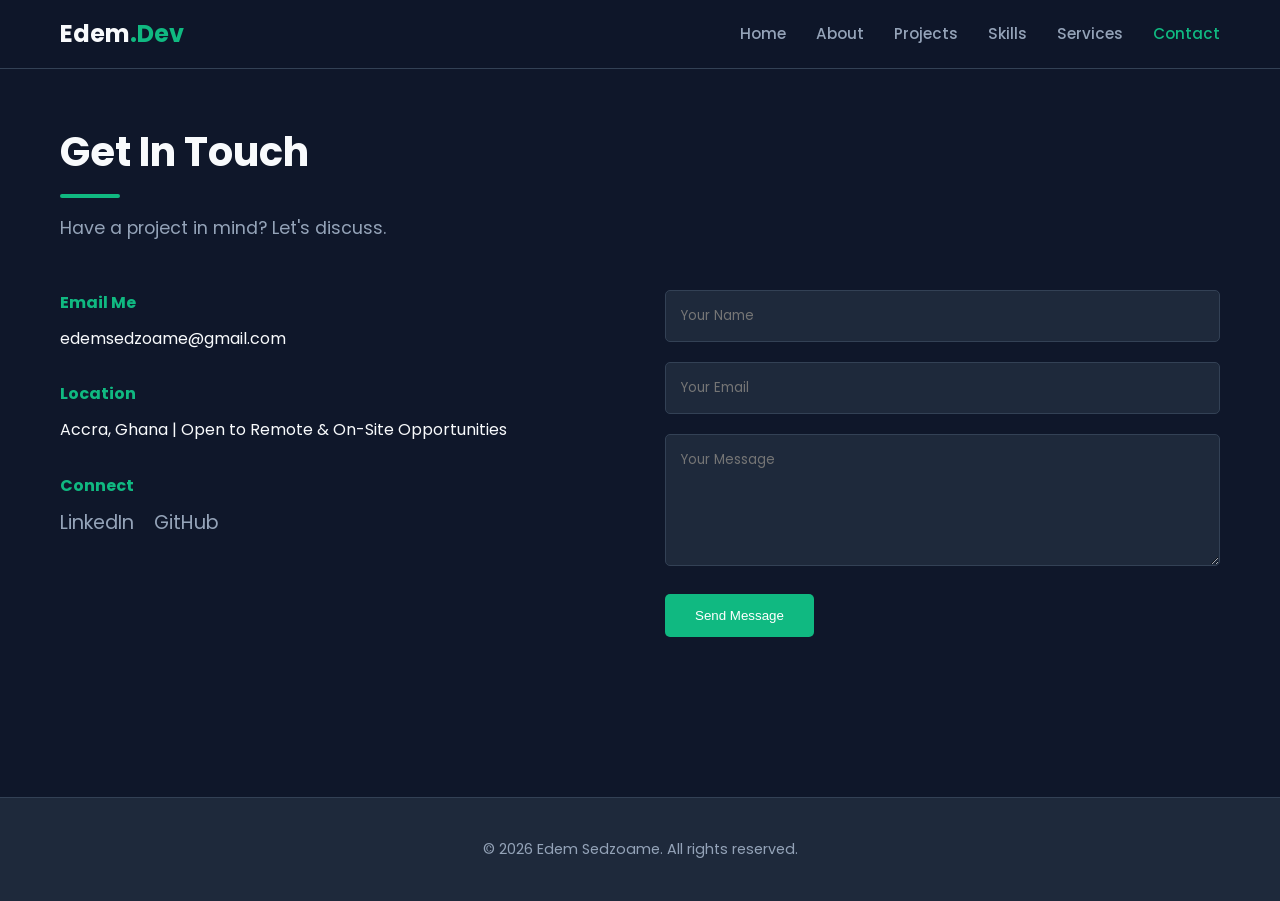
==== contact.html @ 73d4029c "portfolio" ====
<!DOCTYPE html>
<html lang="en">
<head>
    <meta charset="UTF-8">
    <meta name="viewport" content="width=device-width, initial-scale=1.0">
    <title>Contact | Edem Sedzoame</title>
    <link href="https://fonts.googleapis.com/css2?family=Poppins:wght@300;400;500;600;700&display=swap" rel="stylesheet">
    <link rel="stylesheet" href="css/style.css">
</head>
<body>

    <header>
        <div class="container">
            <nav>
                <a href="index.html" class="logo">Edem<span>.Dev</span></a>
                <div class="hamburger">☰</div>
                <ul class="nav-links">
                    <li><a href="index.html">Home</a></li>
                    <li><a href="about.html">About</a></li>
                    <li><a href="projects.html">Projects</a></li>
                    <li><a href="skills.html">Skills</a></li>
                    <li><a href="services.html">Services</a></li>
                    <li><a href="contact.html" class="active">Contact</a></li>
                </ul>
            </nav>
        </div>
    </header>

    <main>
        <section class="container" style="padding-top: 120px; padding-bottom: 80px;">
            <h2 class="section-title fade-in">Get In Touch</h2>
            <p class="section-subtitle fade-in">Have a project in mind? Let's discuss.</p>

            <div class="contact-wrapper">
                <div class="contact-info fade-in">
                    <div class="contact-info-item">
                        <h4>Email Me</h4>
                        <p>edemsedzoame@gmail.com</p>
                    </div>
                    <div class="contact-info-item">
                        <h4>Location</h4>
                        <p>Accra, Ghana | Open to Remote & On-Site Opportunities</p>
                    </div>
                    <div class="contact-info-item">
                        <h4>Connect</h4>
                        <div class="social-links" style="justify-content: flex-start; margin-top: 10px;">
                            <a href="https://www.linkedin.com/in/edem-sedzoame-01666736b/">LinkedIn</a>
                            <a href="https://github.com/Edem-Sed">GitHub</a>
                        </div>
                    </div>
                </div>

                <form class="contact-form fade-in" id="contactForm" action="https://formspree.io/f/xkovpeeo" method="post">
                    <div class="form-group">
                        <input type="text" id="name" class="form-control" placeholder="Your Name" required>
                    </div>
                    <div class="form-group">
                        <input type="email" id="email" class="form-control" placeholder="Your Email" required>
                    </div>
                    <div class="form-group">
                        <textarea id="message" rows="5" class="form-control" placeholder="Your Message" required></textarea>
                    </div>
                    <button type="submit" class="btn btn-primary">Send Message</button>
                </form>
            </div>
        </section>
    </main>

    <footer>
        <div class="container">
            <p class="footer-text">&copy; 2026 Edem Sedzoame. All rights reserved.</p>
        </div>
    </footer>

    <script src="js/script.js"></script>
</body>
</html>
---- css/style.css ----
/* =========================================
   1. VARIABLES & RESET
   ========================================= */
:root {
    /* Palette: Deep Navy, Charcoal, White, Emerald Accent */
    --bg-color: #0f172a;       /* Deep Navy */
    --card-bg: #1e293b;        /* Lighter Navy/Charcoal */
    --text-main: #f8fafc;      /* Off-white */
    --text-muted: #94a3b8;     /* Muted Blue-Grey */
    --accent: #10b981;         /* Emerald Green */
    --accent-hover: #059669;   /* Darker Emerald */
    --border: #334155;
    
    /* Typography */
    --font-main: 'Poppins', sans-serif;
    
    /* Spacing */
    --container-width: 1200px;
    --section-padding: 80px 0;
}

* {
    margin: 0;
    padding: 0;
    box-sizing: border-box;
}

html {
    scroll-behavior: smooth;
}

body {
    font-family: var(--font-main);
    background-color: var(--bg-color);
    color: var(--text-main);
    line-height: 1.6;
    overflow-x: hidden;
}

a { text-decoration: none; color: inherit; transition: 0.3s; }
ul { list-style: none; }
img { max-width: 100%; display: block; }

/* =========================================
   2. UTILITIES & LAYOUT
   ========================================= */
.container {
    max-width: var(--container-width);
    margin: 0 auto;
    padding: 0 20px;
}

.section-title {
    font-size: 2.5rem;
    margin-bottom: 1rem;
    position: relative;
    display: inline-block;
}

.section-title::after {
    content: '';
    display: block;
    width: 60px;
    height: 4px;
    background: var(--accent);
    margin-top: 10px;
    border-radius: 2px;
}

.section-subtitle {
    color: var(--text-muted);
    margin-bottom: 3rem;
    font-size: 1.1rem;
}

.btn {
    display: inline-block;
    padding: 12px 28px;
    border-radius: 5px;
    font-weight: 500;
    cursor: pointer;
    transition: all 0.3s ease;
    border: 2px solid transparent;
}

.btn-primary {
    background-color: var(--accent);
    color: #fff;
}

.btn-primary:hover {
    background-color: var(--accent-hover);
    transform: translateY(-2px);
    box-shadow: 0 10px 20px rgba(16, 185, 129, 0.2);
}

.btn-outline {
    border-color: var(--accent);
    color: var(--accent);
    background: transparent;
}

.btn-outline:hover {
    background: var(--accent);
    color: #fff;
}

/* Animation Classes */
.fade-in {
    opacity: 0;
    transform: translateY(30px);
    transition: opacity 0.8s ease-out, transform 0.8s ease-out;
}

.fade-in.visible {
    opacity: 1;
    transform: translateY(0);
}

/* =========================================
   3. NAVIGATION
   ========================================= */
header {
    position: fixed;
    top: 0;
    width: 100%;
    background: rgba(15, 23, 42, 0.95);
    backdrop-filter: blur(10px);
    z-index: 1000;
    border-bottom: 1px solid var(--border);
    padding: 15px 0;
}

nav {
    display: flex;
    justify-content: space-between;
    align-items: center;
}

.logo {
    font-size: 1.5rem;
    font-weight: 700;
    color: var(--text-main);
}

.logo span { color: var(--accent); }

.nav-links {
    display: flex;
    gap: 30px;
}

.nav-links a {
    font-size: 0.95rem;
    color: var(--text-muted);
    font-weight: 500;
}

.nav-links a:hover, .nav-links a.active {
    color: var(--accent);
}

.hamburger {
    display: none;
    cursor: pointer;
    font-size: 1.5rem;
}

/* =========================================
   4. HOME PAGE (HERO)
   ========================================= */
.hero {
    height: 100vh;
    display: flex;
    align-items: center;
    position: relative;
    overflow: hidden;
    padding-top: 60px; /* Offset for fixed header */
}

/* Subtle Background Shapes */
.hero::before {
    content: '';
    position: absolute;
    top: -10%;
    right: -10%;
    width: 500px;
    height: 500px;
    background: radial-gradient(circle, rgba(16,185,129,0.1) 0%, rgba(15,23,42,0) 70%);
    border-radius: 50%;
    z-index: -1;
}

.hero-content {
    display: grid;
    grid-template-columns: 1fr 1fr;
    gap: 50px;
    align-items: center;
}

.hero-text h1 {
    font-size: 3.5rem;
    line-height: 1.2;
    margin-bottom: 20px;
}

.hero-text h1 span { color: var(--accent); }

.hero-text p {
    color: var(--text-muted);
    font-size: 1.1rem;
    margin-bottom: 30px;
    max-width: 500px;
}

.hero-btns {
    display: flex;
    gap: 15px;
}

.hero-img-wrapper {
    position: relative;
    display: flex;
    justify-content: center;
}

.hero-img {
    width: 350px;
    height: 350px;
    object-fit: cover;
    border-radius: 50%;
    border: 4px solid var(--card-bg);
    box-shadow: 0 0 40px rgba(16, 185, 129, 0.15);
    background-color: var(--card-bg); /* Placeholder color */
}

/* Tech Stack Preview */
.tech-preview {
    display: flex;
    gap: 20px;
    margin-top: 40px;
}

.tech-pill {
    background: var(--card-bg);
    padding: 8px 16px;
    border-radius: 20px;
    font-size: 0.85rem;
    color: var(--accent);
    border: 1px solid var(--border);
}

/* =========================================
   5. ABOUT PAGE
   ========================================= */
.about-grid {
    display: grid;
    grid-template-columns: 1fr 1fr;
    gap: 60px;
    align-items: start;
}

.about-text p {
    margin-bottom: 20px;
    color: var(--text-muted);
}

.timeline {
    position: relative;
    border-left: 2px solid var(--border);
    padding-left: 30px;
    margin-top: 20px;
}

.timeline-item {
    margin-bottom: 30px;
    position: relative;
}

.timeline-item::before {
    content: '';
    position: absolute;
    left: -36px;
    top: 5px;
    width: 10px;
    height: 10px;
    background: var(--accent);
    border-radius: 50%;
    box-shadow: 0 0 10px var(--accent);
}

.timeline-date {
    font-size: 0.85rem;
    color: var(--accent);
    font-weight: 600;
    margin-bottom: 5px;
}

.timeline-content h3 { font-size: 1.2rem; margin-bottom: 5px; }
.timeline-content p { font-size: 0.9rem; color: var(--text-muted); }

/* =========================================
   6. PROJECTS PAGE
   ========================================= */
.projects-grid {
    display: grid;
    grid-template-columns: repeat(auto-fit, minmax(320px, 1fr));
    gap: 30px;
}

.project-card {
    background: var(--card-bg);
    border-radius: 10px;
    overflow: hidden;
    border: 1px solid var(--border);
    transition: transform 0.3s ease;
}

.project-card:hover {
    transform: translateY(-10px);
    border-color: var(--accent);
}

.project-img {
    width: 100%;
    height: 200px;
    background-color: #2d3748; /* Fallback */
    object-fit: cover;
}

.project-info {
    padding: 25px;
}

.project-info h3 {
    font-size: 1.3rem;
    margin-bottom: 10px;
}

.project-info p {
    color: var(--text-muted);
    font-size: 0.95rem;
    margin-bottom: 20px;
}

.tech-tags {
    display: flex;
    flex-wrap: wrap;
    gap: 10px;
    margin-bottom: 20px;
}

.tag {
    font-size: 0.75rem;
    background: rgba(16, 185, 129, 0.1);
    color: var(--accent);
    padding: 4px 10px;
    border-radius: 4px;
}

/* =========================================
   7. SKILLS PAGE
   ========================================= */
.skills-container {
    display: grid;
    grid-template-columns: repeat(auto-fit, minmax(300px, 1fr));
    gap: 40px;
}

.skill-category h3 {
    font-size: 1.5rem;
    margin-bottom: 25px;
    color: var(--text-main);
    border-left: 4px solid var(--accent);
    padding-left: 15px;
}

.skill-list {
    display: flex;
    flex-direction: column;
    gap: 20px;
}

.skill-item {
    background: var(--card-bg);
    padding: 15px;
    border-radius: 8px;
    border: 1px solid var(--border);
}

.skill-header {
    display: flex;
    justify-content: space-between;
    margin-bottom: 10px;
}

.skill-bar-bg {
    width: 100%;
    height: 6px;
    background: var(--bg-color);
    border-radius: 3px;
    overflow: hidden;
}

.skill-bar-fill {
    height: 100%;
    background: var(--accent);
    width: 0; /* JS will animate this */
    transition: width 1.5s ease-in-out;
}

/* =========================================
   8. SERVICES PAGE
   ========================================= */
.services-grid {
    display: grid;
    grid-template-columns: repeat(auto-fit, minmax(280px, 1fr));
    gap: 30px;
}

.service-card {
    background: var(--card-bg);
    padding: 40px 30px;
    border-radius: 10px;
    text-align: center;
    border: 1px solid var(--border);
    transition: 0.3s;
}

.service-card:hover {
    border-color: var(--accent);
    background: #233047;
}

.service-icon {
    font-size: 2.5rem;
    color: var(--accent);
    margin-bottom: 20px;
}

.service-card h3 {
    margin-bottom: 15px;
}

.service-card p {
    color: var(--text-muted);
    font-size: 0.9rem;
}

/* =========================================
   9. CONTACT PAGE
   ========================================= */
.contact-wrapper {
    display: grid;
    grid-template-columns: 1fr 1fr;
    gap: 50px;
}

.contact-info-item {
    margin-bottom: 30px;
}

.contact-info-item h4 {
    color: var(--accent);
    margin-bottom: 10px;
}

.form-group {
    margin-bottom: 20px;
}

.form-control {
    width: 100%;
    padding: 15px;
    background: var(--card-bg);
    border: 1px solid var(--border);
    border-radius: 5px;
    color: var(--text-main);
    font-family: var(--font-main);
}

.form-control:focus {
    outline: none;
    border-color: var(--accent);
}

/* =========================================
   10. FOOTER
   ========================================= */
footer {
    background: var(--card-bg);
    padding: 40px 0;
    margin-top: 80px;
    border-top: 1px solid var(--border);
    text-align: center;
}

.social-links {
    display: flex;
    justify-content: center;
    gap: 20px;
    margin-bottom: 20px;
}

.social-links a {
    font-size: 1.2rem;
    color: var(--text-muted);
}

.social-links a:hover { color: var(--accent); }

.footer-text { color: var(--text-muted); font-size: 0.9rem; }

/* =========================================
   11. RESPONSIVE
   ========================================= */
@media (max-width: 900px) {
    .hero-content, .about-grid, .contact-wrapper {
        grid-template-columns: 1fr;
        text-align: center;
    }

    .hero-content { gap: 30px; }
    .hero-text h1 { font-size: 2.5rem; }
    .hero-btns { justify-content: center; }
    .tech-preview { justify-content: center; }
    .hero-img { margin: 0 auto; width: 280px; height: 280px; }
    
    .hamburger { display: block; }
    
    .nav-links {
        position: absolute;
        top: 70px;
        left: 0;
        width: 100%;
        background: var(--card-bg);
        flex-direction: column;
        align-items: center;
        padding: 20px 0;
        gap: 20px;
        transform: translateY(-150%);
        transition: transform 0.4s ease;
        border-bottom: 1px solid var(--border);
    }
    
    .nav-links.active {
        transform: translateY(0);
    }
}
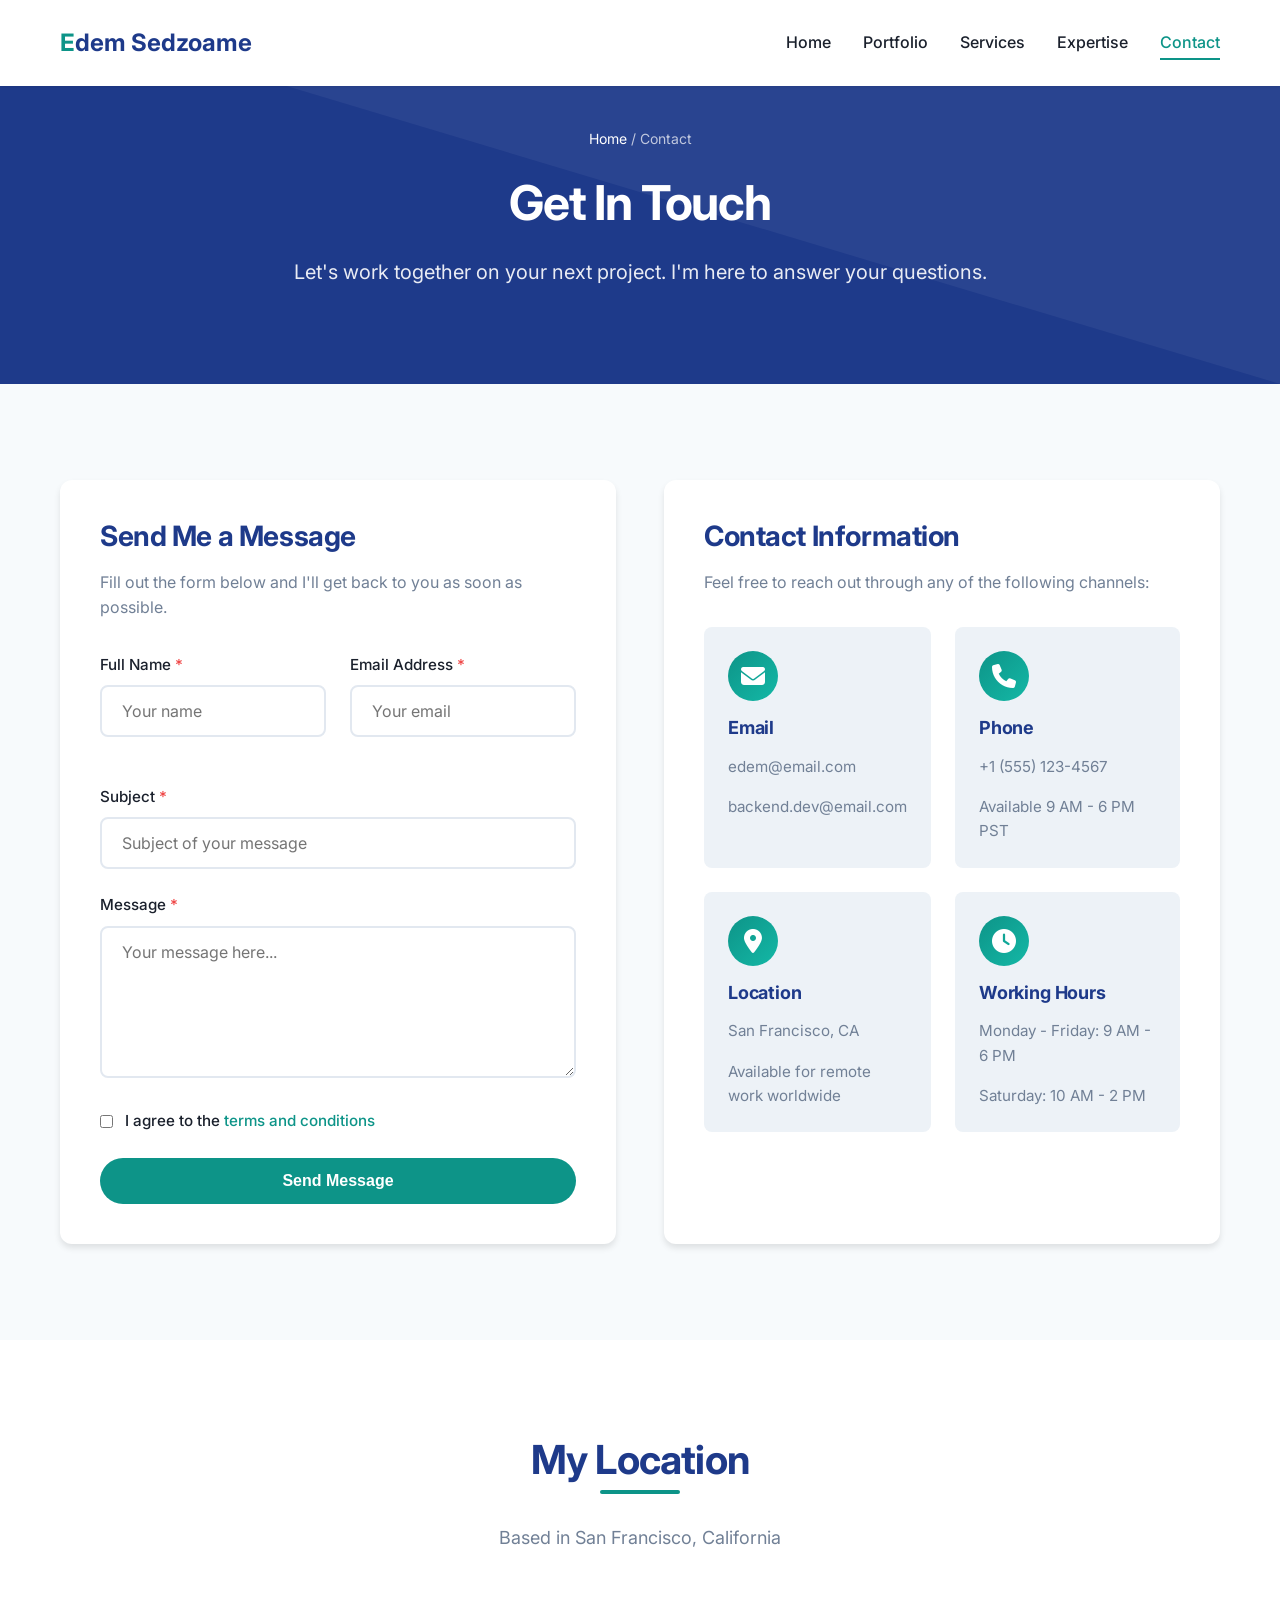
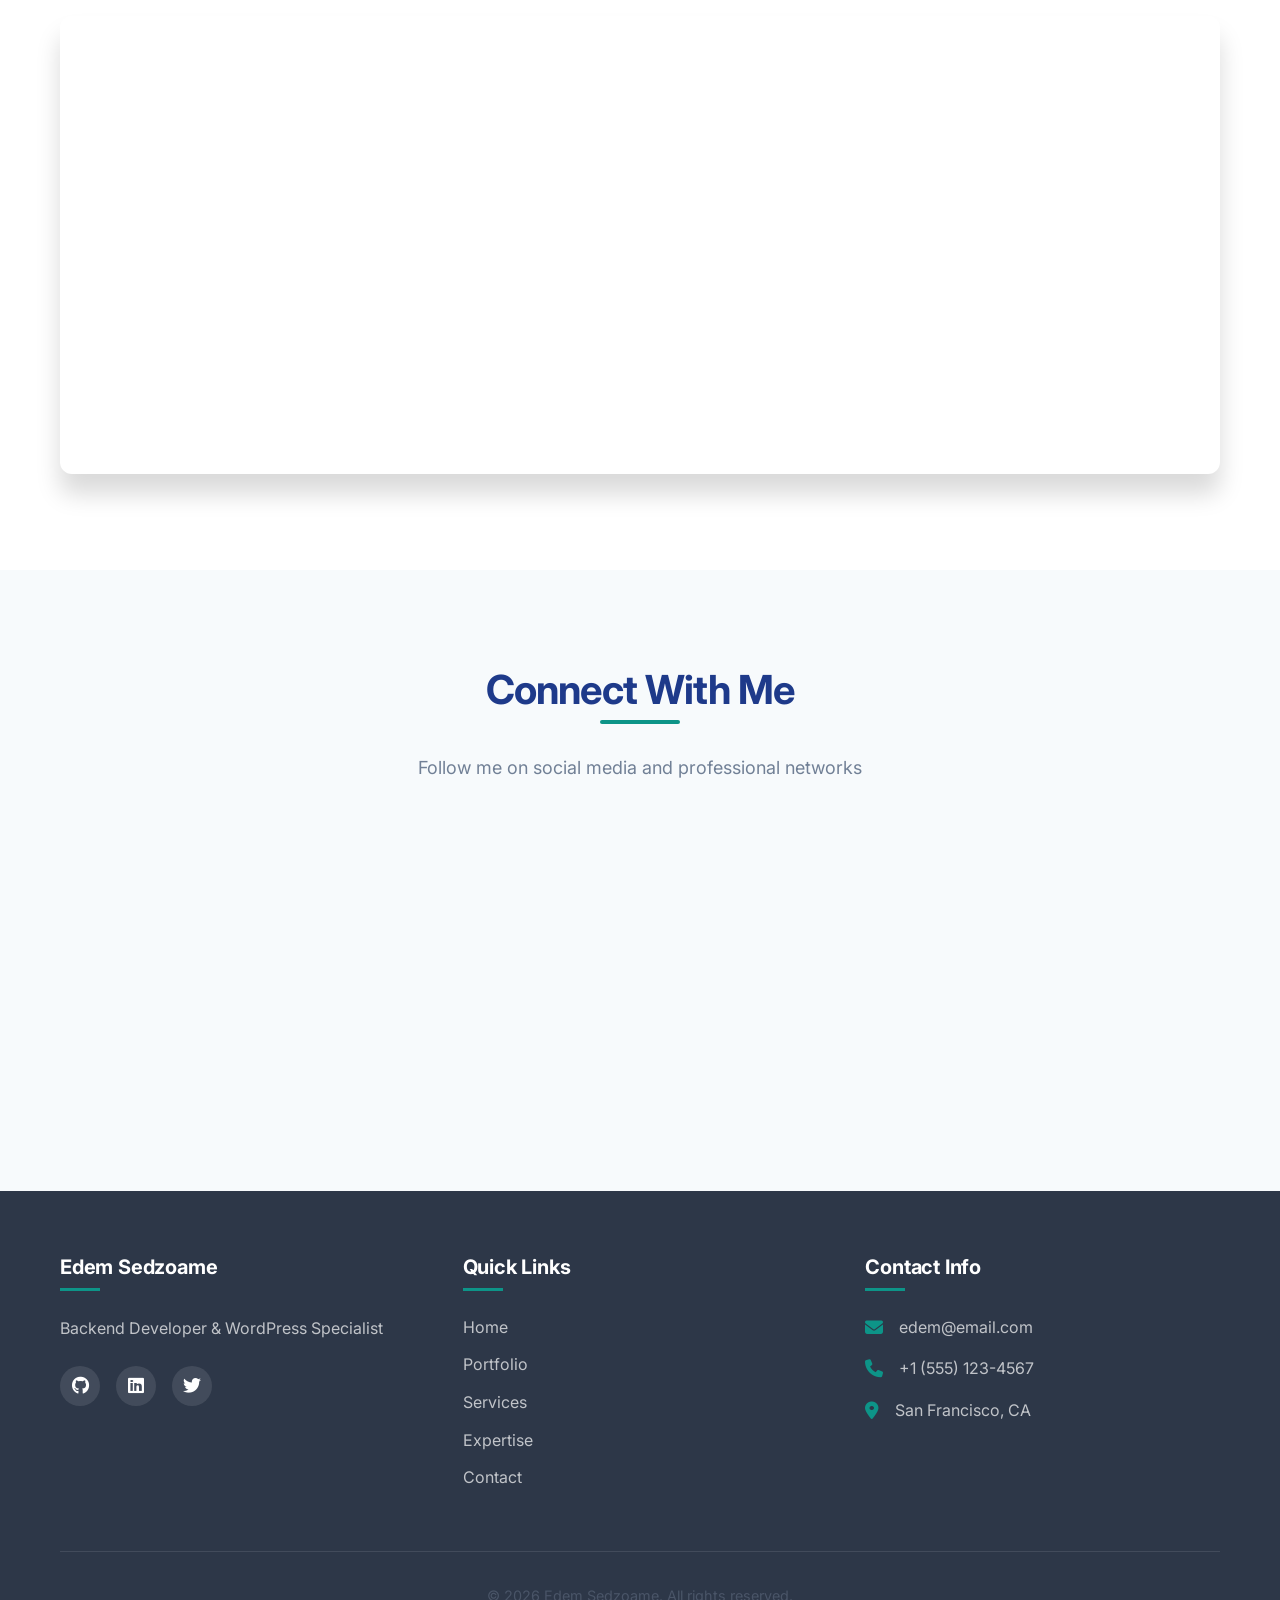
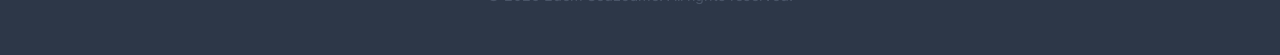
==== commit 9f9ba291: "cv updtaed" ====
--- a/contact.html
+++ b/contact.html
@@ -4,71 +4,232 @@
     <meta charset="UTF-8">
     <meta name="viewport" content="width=device-width, initial-scale=1.0">
     <title>Contact | Edem Sedzoame</title>
-    <link href="https://fonts.googleapis.com/css2?family=Poppins:wght@300;400;500;600;700&display=swap" rel="stylesheet">
-    <link rel="stylesheet" href="css/style.css">
+    <link rel="stylesheet" href="css/styles.css">
+    <link rel="stylesheet" href="https://cdnjs.cloudflare.com/ajax/libs/font-awesome/6.4.0/css/all.min.css">
+    <link href="https://fonts.googleapis.com/css2?family=Inter:wght@300;400;500;600;700&family=Roboto+Mono:wght@300;400;500&display=swap" rel="stylesheet">
 </head>
 <body>
-
-    <header>
-        <div class="container">
-            <nav>
-                <a href="index.html" class="logo">Edem<span>.Dev</span></a>
-                <div class="hamburger">☰</div>
-                <ul class="nav-links">
-                    <li><a href="index.html">Home</a></li>
-                    <li><a href="about.html">About</a></li>
-                    <li><a href="projects.html">Projects</a></li>
-                    <li><a href="skills.html">Skills</a></li>
-                    <li><a href="services.html">Services</a></li>
-                    <li><a href="contact.html" class="active">Contact</a></li>
-                </ul>
+    <!-- Navigation -->
+    <header class="header">
+        <div class="container">
+            <nav class="navbar">
+                <div class="logo">
+                    <span class="logo-accent">E</span>dem Sedzoame
+                </div>
+                <div class="nav-menu">
+                    <ul class="nav-list">
+                        <li><a href="index.html">Home</a></li>
+                        <li><a href="portfolio.html">Portfolio</a></li>
+                        <li><a href="services.html">Services</a></li>
+                        <li><a href="skills.html">Expertise</a></li>
+                        <li><a href="contact.html" class="active">Contact</a></li>
+                    </ul>
+                </div>
+                <div class="nav-toggle">
+                    <i class="fas fa-bars"></i>
+                </div>
             </nav>
         </div>
     </header>
 
-    <main>
-        <section class="container" style="padding-top: 120px; padding-bottom: 80px;">
-            <h2 class="section-title fade-in">Get In Touch</h2>
-            <p class="section-subtitle fade-in">Have a project in mind? Let's discuss.</p>
-
-            <div class="contact-wrapper">
-                <div class="contact-info fade-in">
-                    <div class="contact-info-item">
-                        <h4>Email Me</h4>
-                        <p>edemsedzoame@gmail.com</p>
-                    </div>
-                    <div class="contact-info-item">
-                        <h4>Location</h4>
-                        <p>Accra, Ghana | Open to Remote & On-Site Opportunities</p>
-                    </div>
-                    <div class="contact-info-item">
-                        <h4>Connect</h4>
-                        <div class="social-links" style="justify-content: flex-start; margin-top: 10px;">
-                            <a href="https://www.linkedin.com/in/edem-sedzoame-01666736b/">LinkedIn</a>
-                            <a href="https://github.com/Edem-Sed">GitHub</a>
-                        </div>
-                    </div>
-                </div>
-
-                <form class="contact-form fade-in" id="contactForm" action="https://formspree.io/f/xkovpeeo" method="post">
-                    <div class="form-group">
-                        <input type="text" id="name" class="form-control" placeholder="Your Name" required>
-                    </div>
-                    <div class="form-group">
-                        <input type="email" id="email" class="form-control" placeholder="Your Email" required>
-                    </div>
-                    <div class="form-group">
-                        <textarea id="message" rows="5" class="form-control" placeholder="Your Message" required></textarea>
-                    </div>
-                    <button type="submit" class="btn btn-primary">Send Message</button>
-                </form>
-            </div>
-        </section>
-    </main>
-
-    <footer>
-        <div class="container">
-            <p class="footer-text">&copy; 2026 Edem Sedzoame. All rights reserved.</p>
+    <!-- Contact Header -->
+    <section class="contact-hero">
+        <div class="container">
+            <div class="contact-header-content">
+                <div class="breadcrumb">
+                    <a href="index.html">Home</a> / <span>Contact</span>
+                </div>
+                <h1 class="contact-title">Get In Touch</h1>
+                <p class="contact-description">
+                    Let's work together on your next project. I'm here to answer your questions.
+                </p>
+            </div>
+        </div>
+    </section>
+
+    <!-- Contact Section -->
+    <section class="section contact-section">
+        <div class="container">
+            <div class="contact-container">
+                <!-- Contact Form -->
+                <div class="contact-form-wrapper">
+                    <h3 class="form-title">Send Me a Message</h3>
+                    <p class="form-description">Fill out the form below and I'll get back to you as soon as possible.</p>
+                    
+                    <form id="contactForm" class="contact-form">
+                        <div class="form-row">
+                            <div class="form-group">
+                                <label for="name">Full Name <span class="required">*</span></label>
+                                <input type="text" id="name" name="name" required placeholder="Your name">
+                            </div>
+                            <div class="form-group">
+                                <label for="email">Email Address <span class="required">*</span></label>
+                                <input type="email" id="email" name="email" required placeholder="Your email">
+                            </div>
+                        </div>
+                        
+                        <div class="form-group">
+                            <label for="subject">Subject <span class="required">*</span></label>
+                            <input type="text" id="subject" name="subject" required placeholder="Subject of your message">
+                        </div>
+                        
+                        <div class="form-group">
+                            <label for="message">Message <span class="required">*</span></label>
+                            <textarea id="message" name="message" rows="6" required placeholder="Your message here..."></textarea>
+                        </div>
+                        
+                        <div class="form-group checkbox-group">
+                            <input type="checkbox" id="terms" name="terms" required>
+                            <label for="terms">I agree to the <a href="#">terms and conditions</a></label>
+                        </div>
+                        
+                        <button type="submit" class="btn btn-primary btn-block">Send Message</button>
+                    </form>
+                </div>
+
+                <!-- Contact Info -->
+                <div class="contact-info-wrapper">
+                    <h3 class="info-title">Contact Information</h3>
+                    <p class="info-description">Feel free to reach out through any of the following channels:</p>
+                    
+                    <div class="info-cards">
+                        <div class="info-card">
+                            <div class="info-card-icon">
+                                <i class="fas fa-envelope"></i>
+                            </div>
+                            <h4 class="info-card-title">Email</h4>
+                            <p class="info-card-text">edem@email.com</p>
+                            <p class="info-card-text">backend.dev@email.com</p>
+                        </div>
+                        
+                        <div class="info-card">
+                            <div class="info-card-icon">
+                                <i class="fas fa-phone"></i>
+                            </div>
+                            <h4 class="info-card-title">Phone</h4>
+                            <p class="info-card-text">+1 (555) 123-4567</p>
+                            <p class="info-card-text">Available 9 AM - 6 PM PST</p>
+                        </div>
+                        
+                        <div class="info-card">
+                            <div class="info-card-icon">
+                                <i class="fas fa-map-marker-alt"></i>
+                            </div>
+                            <h4 class="info-card-title">Location</h4>
+                            <p class="info-card-text">San Francisco, CA</p>
+                            <p class="info-card-text">Available for remote work worldwide</p>
+                        </div>
+                        
+                        <div class="info-card">
+                            <div class="info-card-icon">
+                                <i class="fas fa-clock"></i>
+                            </div>
+                            <h4 class="info-card-title">Working Hours</h4>
+                            <p class="info-card-text">Monday - Friday: 9 AM - 6 PM</p>
+                            <p class="info-card-text">Saturday: 10 AM - 2 PM</p>
+                        </div>
+                    </div>
+                </div>
+            </div>
+        </div>
+    </section>
+
+    <!-- Map Section -->
+    <section class="section map-section">
+        <div class="container">
+            <div class="section-header">
+                <h2 class="section-title">My Location</h2>
+                <p class="section-subtitle">Based in San Francisco, California</p>
+            </div>
+            <div class="map-container">
+                <iframe src="https://www.google.com/maps/embed?pb=!1m18!1m12!1m3!1d3153.038328253876!2d-122.41562212382567!3d37.77492957159183!2m3!1f0!2f0!3f0!3m2!1i1024!2i768!4f13.1!3m3!1m2!1s0x8085809c6c8f4459%3A0xb10ed6d9b5050fa5!2sSan%20Francisco%2C%20CA!5e0!3m2!1sen!2sus!4v1234567890123!5m2!1sen!2sus" width="100%" height="450" style="border:0;" allowfullscreen="" loading="lazy"></iframe>
+            </div>
+        </div>
+    </section>
+
+    <!-- Social Links -->
+    <section class="section social-section">
+        <div class="container">
+            <div class="section-header">
+                <h2 class="section-title">Connect With Me</h2>
+                <p class="section-subtitle">Follow me on social media and professional networks</p>
+            </div>
+            <div class="social-links-large">
+                <a href="#" class="social-profile">
+                    <div class="social-icon">
+                        <i class="fab fa-github"></i>
+                    </div>
+                    <div class="social-info">
+                        <h4>GitHub</h4>
+                        <p>View my code repositories</p>
+                    </div>
+                </a>
+                <a href="#" class="social-profile">
+                    <div class="social-icon">
+                        <i class="fab fa-linkedin"></i>
+                    </div>
+                    <div class="social-info">
+                        <h4>LinkedIn</h4>
+                        <p>Professional network</p>
+                    </div>
+                </a>
+                <a href="#" class="social-profile">
+                    <div class="social-icon">
+                        <i class="fab fa-twitter"></i>
+                    </div>
+                    <div class="social-info">
+                        <h4>Twitter</h4>
+                        <p>Latest updates and insights</p>
+                    </div>
+                </a>
+                <a href="#" class="social-profile">
+                    <div class="social-icon">
+                        <i class="fab fa-stack-overflow"></i>
+                    </div>
+                    <div class="social-info">
+                        <h4>Stack Overflow</h4>
+                        <p>Technical Q&A participation</p>
+                    </div>
+                </a>
+            </div>
+        </div>
+    </section>
+
+    <!-- Footer -->
+    <footer class="footer">
+        <div class="container">
+            <div class="footer-grid">
+                <div class="footer-col">
+                    <h4 class="footer-title">Edem Sedzoame</h4>
+                    <p class="footer-text">Backend Developer & WordPress Specialist</p>
+                    <div class="social-links">
+                        <a href="#"><i class="fab fa-github"></i></a>
+                        <a href="#"><i class="fab fa-linkedin"></i></a>
+                        <a href="#"><i class="fab fa-twitter"></i></a>
+                    </div>
+                </div>
+                <div class="footer-col">
+                    <h4 class="footer-title">Quick Links</h4>
+                    <ul class="footer-links">
+                        <li><a href="index.html">Home</a></li>
+                        <li><a href="portfolio.html">Portfolio</a></li>
+                        <li><a href="services.html">Services</a></li>
+                        <li><a href="skills.html">Expertise</a></li>
+                        <li><a href="contact.html">Contact</a></li>
+                    </ul>
+                </div>
+                <div class="footer-col">
+                    <h4 class="footer-title">Contact Info</h4>
+                    <ul class="contact-info">
+                        <li><i class="fas fa-envelope"></i> edem@email.com</li>
+                        <li><i class="fas fa-phone"></i> +1 (555) 123-4567</li>
+                        <li><i class="fas fa-map-marker-alt"></i> San Francisco, CA</li>
+                    </ul>
+                </div>
+            </div>
+            <div class="footer-bottom">
+                <p>&copy; 2026 Edem Sedzoame. All rights reserved.</p>
+            </div>
         </div>
     </footer>
 
--- a/css/styles.css
+++ b/css/styles.css
@@ -0,0 +1,1607 @@
+/* ========================================
+   GLOBAL STYLES & VARIABLES
+   ======================================== */
+:root {
+    --primary-color: #1e3a8a;
+    --primary-dark: #1e3a8a;
+    --primary-light: #3b82f6;
+    --secondary-color: #2d3748;
+    --accent-color: #0d9488;
+    --accent-light: #14b8a6;
+    --background-color: #f7fafc;
+    --background-dark: #edf2f7;
+    --text-color: #1a202c;
+    --text-light: #4a5568;
+    --text-muted: #718096;
+    --border-color: #e2e8f0;
+    --success-color: #10b981;
+    --warning-color: #f59e0b;
+    --danger-color: #ef4444;
+    --white: #ffffff;
+    --shadow-sm: 0 1px 3px rgba(0, 0, 0, 0.1);
+    --shadow-md: 0 4px 6px rgba(0, 0, 0, 0.1);
+    --shadow-lg: 0 10px 15px rgba(0, 0, 0, 0.1);
+    --shadow-xl: 0 20px 25px rgba(0, 0, 0, 0.15);
+    --transition: all 0.3s cubic-bezier(0.4, 0, 0.2, 1);
+    --border-radius-sm: 4px;
+    --border-radius-md: 8px;
+    --border-radius-lg: 12px;
+    --border-radius-xl: 16px;
+    --border-radius-full: 9999px;
+}
+
+* {
+    margin: 0;
+    padding: 0;
+    box-sizing: border-box;
+}
+
+html {
+    scroll-behavior: smooth;
+}
+
+body {
+    font-family: 'Inter', -apple-system, BlinkMacSystemFont, 'Segoe UI', Roboto, Oxygen, Ubuntu, Cantarell, sans-serif;
+    line-height: 1.6;
+    color: var(--text-color);
+    background-color: var(--background-color);
+    overflow-x: hidden;
+}
+
+.container {
+    max-width: 1200px;
+    margin: 0 auto;
+    padding: 0 20px;
+}
+
+/* ========================================
+   TYPOGRAPHY
+   ======================================== */
+h1, h2, h3, h4, h5, h6 {
+    font-weight: 700;
+    line-height: 1.2;
+    margin-bottom: 1rem;
+}
+
+h1 {
+    font-size: 3.5rem;
+    letter-spacing: -0.025em;
+}
+
+h2 {
+    font-size: 2.5rem;
+    letter-spacing: -0.02em;
+}
+
+h3 {
+    font-size: 1.875rem;
+    letter-spacing: -0.015em;
+}
+
+h4 {
+    font-size: 1.5rem;
+    letter-spacing: -0.01em;
+}
+
+p {
+    margin-bottom: 1rem;
+    color: var(--text-light);
+}
+
+.text-accent {
+    color: var(--accent-color);
+}
+
+/* ========================================
+   HEADER & NAVIGATION
+   ======================================== */
+.header {
+    position: fixed;
+    top: 0;
+    left: 0;
+    right: 0;
+    z-index: 1000;
+    background-color: var(--white);
+    box-shadow: var(--shadow-sm);
+    backdrop-filter: blur(10px);
+}
+
+.navbar {
+    display: flex;
+    justify-content: space-between;
+    align-items: center;
+    padding: 1.5rem 0;
+}
+
+.logo {
+    font-size: 1.5rem;
+    font-weight: 700;
+    color: var(--primary-color);
+    text-decoration: none;
+}
+
+.logo-accent {
+    color: var(--accent-color);
+}
+
+.nav-menu {
+    display: block;
+}
+
+.nav-list {
+    display: flex;
+    list-style: none;
+    gap: 2rem;
+}
+
+.nav-list a {
+    text-decoration: none;
+    color: var(--text-color);
+    font-weight: 500;
+    font-size: 1rem;
+    transition: var(--transition);
+    position: relative;
+    padding: 0.5rem 0;
+}
+
+.nav-list a::after {
+    content: '';
+    position: absolute;
+    bottom: 0;
+    left: 0;
+    width: 0;
+    height: 2px;
+    background-color: var(--accent-color);
+    transition: var(--transition);
+}
+
+.nav-list a:hover::after,
+.nav-list a.active::after {
+    width: 100%;
+}
+
+.nav-list a:hover,
+.nav-list a.active {
+    color: var(--accent-color);
+}
+
+.nav-toggle {
+    display: none;
+    cursor: pointer;
+    font-size: 1.5rem;
+    color: var(--text-color);
+}
+
+/* ========================================
+   BUTTONS
+   ======================================== */
+.btn {
+    display: inline-flex;
+    align-items: center;
+    justify-content: center;
+    padding: 0.875rem 1.75rem;
+    border-radius: var(--border-radius-full);
+    font-weight: 600;
+    font-size: 1rem;
+    text-decoration: none;
+    transition: var(--transition);
+    cursor: pointer;
+    border: none;
+    gap: 0.5rem;
+}
+
+.btn-primary {
+    background-color: var(--accent-color);
+    color: var(--white);
+}
+
+.btn-primary:hover {
+    background-color: var(--accent-light);
+    transform: translateY(-2px);
+    box-shadow: var(--shadow-lg);
+}
+
+.btn-outline {
+    background-color: transparent;
+    color: var(--accent-color);
+    border: 2px solid var(--accent-color);
+}
+
+.btn-outline:hover {
+    background-color: var(--accent-color);
+    color: var(--white);
+    transform: translateY(-2px);
+}
+
+.btn-large {
+    padding: 1.25rem 2.5rem;
+    font-size: 1.125rem;
+}
+
+.btn-sm {
+    padding: 0.625rem 1.25rem;
+    font-size: 0.875rem;
+}
+
+.btn-block {
+    width: 100%;
+    justify-content: center;
+}
+
+/* ========================================
+   HERO SECTIONS
+   ======================================== */
+.hero,
+.services-hero,
+.skills-hero,
+.contact-hero,
+.portfolio-hero {
+    padding: 8rem 0 4rem;
+    position: relative;
+}
+
+.hero {
+    background: linear-gradient(135deg, #f0f9ff 0%, #e0f2fe 100%);
+}
+
+.services-hero,
+.skills-hero,
+.contact-hero {
+    background: linear-gradient(135deg, var(--primary-color), var(--primary-dark));
+    color: var(--white);
+}
+
+.services-hero::before,
+.skills-hero::before,
+.contact-hero::before {
+    content: '';
+    position: absolute;
+    top: 0;
+    left: 0;
+    right: 0;
+    bottom: 0;
+    background: url('data:image/svg+xml,<svg xmlns="http://www.w3.org/2000/svg" viewBox="0 0 100 100" preserveAspectRatio="none"><path d="M0,0 L100,0 L100,100 Z" fill="rgba(255,255,255,0.05)"/></svg>');
+    background-size: cover;
+}
+
+.hero .container,
+.services-hero .container,
+.skills-hero .container,
+.contact-hero .container {
+    max-width: 800px;
+    margin: 0 auto;
+    text-align: center;
+}
+
+.breadcrumb {
+    font-size: 0.875rem;
+    color: rgba(255, 255, 255, 0.7);
+    margin-bottom: 1.5rem;
+}
+
+.breadcrumb a {
+    color: var(--white);
+    text-decoration: none;
+    transition: var(--transition);
+}
+
+.breadcrumb a:hover {
+    color: var(--accent-light);
+}
+
+.hero-title,
+.services-title,
+.skills-title,
+.contact-title,
+.portfolio-title {
+    font-size: 3rem;
+    margin-bottom: 1.5rem;
+    color: var(--white);
+}
+
+.hero-description,
+.services-description,
+.skills-description,
+.contact-description,
+.portfolio-description {
+    font-size: 1.25rem;
+    color: rgba(255, 255, 255, 0.9);
+    margin-bottom: 2rem;
+}
+
+/* ========================================
+   SECTIONS
+   ======================================== */
+.section {
+    padding: 6rem 0;
+}
+
+.section-header {
+    text-align: center;
+    margin-bottom: 4rem;
+}
+
+.section-title {
+    font-size: 2.5rem;
+    color: var(--primary-color);
+    margin-bottom: 1rem;
+    position: relative;
+    display: inline-block;
+}
+
+.section-title::after {
+    content: '';
+    position: absolute;
+    bottom: -10px;
+    left: 50%;
+    transform: translateX(-50%);
+    width: 80px;
+    height: 4px;
+    background: var(--accent-color);
+    border-radius: 2px;
+}
+
+.section-subtitle {
+    font-size: 1.125rem;
+    color: var(--text-muted);
+    margin-top: 1.5rem;
+}
+
+/* ========================================
+   HERO SECTION (Home Page Specific)
+   ======================================== */
+.hero .container {
+    display: grid;
+    grid-template-columns: 1fr 1fr;
+    gap: 4rem;
+    align-items: center;
+    max-width: 1200px;
+    margin: 0 auto;
+    text-align: left;
+}
+
+.hero-badge {
+    display: inline-flex;
+    align-items: center;
+    gap: 0.5rem;
+    background-color: var(--white);
+    padding: 0.5rem 1rem;
+    border-radius: var(--border-radius-full);
+    font-size: 0.875rem;
+    font-weight: 500;
+    color: var(--text-light);
+    margin-bottom: 2rem;
+    box-shadow: var(--shadow-sm);
+}
+
+.badge-icon {
+    color: var(--accent-color);
+}
+
+.hero-title {
+    font-size: 3.5rem;
+    font-weight: 800;
+    line-height: 1.2;
+    margin-bottom: 2rem;
+    background: linear-gradient(135deg, var(--primary-color), var(--accent-color));
+    -webkit-background-clip: text;
+    -webkit-text-fill-color: transparent;
+    background-clip: text;
+    color: transparent;
+}
+
+.hero-description {
+    font-size: 1.25rem;
+    color: var(--text-light);
+    margin-bottom: 2.5rem;
+    max-width: 600px;
+}
+
+.hero-actions {
+    display: flex;
+    gap: 1rem;
+    margin-bottom: 3rem;
+}
+
+.hero-stats {
+    display: grid;
+    grid-template-columns: repeat(3, 1fr);
+    gap: 2rem;
+}
+
+.stat {
+    text-align: center;
+}
+
+.stat-number {
+    font-size: 2.5rem;
+    font-weight: 800;
+    color: var(--primary-color);
+    display: block;
+    margin-bottom: 0.5rem;
+}
+
+.stat-label {
+    font-size: 0.875rem;
+    color: var(--text-muted);
+    font-weight: 500;
+}
+
+.hero-visual {
+    position: relative;
+}
+
+.code-visualization {
+    position: relative;
+    transform: perspective(1000px) rotateY(-5deg);
+    box-shadow: var(--shadow-xl);
+    border-radius: var(--border-radius-lg);
+    overflow: hidden;
+}
+
+.code-window {
+    background-color: var(--secondary-color);
+    border-radius: var(--border-radius-lg);
+}
+
+.code-header {
+    display: flex;
+    gap: 0.75rem;
+    padding: 1rem;
+    background-color: rgba(0, 0, 0, 0.2);
+}
+
+.dot {
+    width: 12px;
+    height: 12px;
+    border-radius: 50%;
+}
+
+.dot.red { background-color: #ff5f56; }
+.dot.yellow { background-color: #ffbd2e; }
+.dot.green { background-color: #27c93f; }
+
+.code-body {
+    padding: 2rem;
+    overflow-x: auto;
+}
+
+code {
+    font-family: 'Roboto Mono', monospace;
+    font-size: 0.9rem;
+    line-height: 1.6;
+    color: #d1d5db;
+}
+
+/* ========================================
+   ABOUT SECTION
+   ======================================== */
+.about-section {
+    background-color: var(--white);
+}
+
+.about-grid {
+    display: grid;
+    grid-template-columns: 1fr 1fr;
+    gap: 4rem;
+    align-items: center;
+}
+
+.about-content {
+    padding-right: 2rem;
+}
+
+.about-title {
+    font-size: 2rem;
+    color: var(--primary-color);
+    margin-bottom: 1.5rem;
+}
+
+.about-text {
+    margin-bottom: 1.5rem;
+    font-size: 1.05rem;
+}
+
+.about-highlight {
+    display: flex;
+    align-items: center;
+    gap: 1rem;
+    margin-bottom: 1rem;
+    padding: 1rem;
+    background-color: var(--background-dark);
+    border-radius: var(--border-radius-md);
+    transition: var(--transition);
+}
+
+.about-highlight:hover {
+    background-color: var(--accent-color);
+    color: var(--white);
+}
+
+.about-highlight i {
+    color: var(--accent-color);
+    font-size: 1.25rem;
+}
+
+.about-image {
+    position: relative;
+    display: flex;
+    justify-content: center;
+}
+
+.about-image img {
+    width: 100%;
+    max-width: 420px;   /* controls how big it can grow */
+    height: 500px;      /* makes it uniform */
+    object-fit: cover;  /* prevents stretching */
+    border-radius: 20px;
+    box-shadow: 0 20px 40px rgba(0, 0, 0, 0.15);
+    transition: transform 0.3s ease, box-shadow 0.3s ease;
+}
+
+.about-image img:hover {
+    transform: translateY(-10px);
+    box-shadow: 0 25px 50px rgba(0, 0, 0, 0.25);
+}
+
+
+/* ========================================
+   EXPERTISE SECTION
+   ======================================== */
+.expertise-section {
+    background-color: var(--background-color);
+}
+
+.expertise-grid {
+    display: grid;
+    grid-template-columns: repeat(auto-fit, minmax(300px, 1fr));
+    gap: 2rem;
+}
+
+.expertise-card {
+    background-color: var(--white);
+    padding: 2.5rem;
+    border-radius: var(--border-radius-lg);
+    box-shadow: var(--shadow-md);
+    transition: var(--transition);
+    border: 2px solid transparent;
+}
+
+.expertise-card:hover {
+    transform: translateY(-8px);
+    box-shadow: var(--shadow-xl);
+    border-color: var(--accent-color);
+}
+
+.card-icon {
+    width: 60px;
+    height: 60px;
+    background: linear-gradient(135deg, var(--accent-color), var(--accent-light));
+    border-radius: var(--border-radius-full);
+    display: flex;
+    align-items: center;
+    justify-content: center;
+    margin-bottom: 1.5rem;
+    color: var(--white);
+    font-size: 1.75rem;
+}
+
+.card-title {
+    font-size: 1.5rem;
+    color: var(--primary-color);
+    margin-bottom: 1rem;
+}
+
+.card-description {
+    color: var(--text-muted);
+    margin-bottom: 1.5rem;
+    line-height: 1.7;
+}
+
+.card-footer {
+    display: flex;
+    justify-content: space-between;
+    align-items: center;
+}
+
+.badge {
+    background-color: var(--accent-color);
+    color: var(--white);
+    padding: 0.375rem 1rem;
+    border-radius: var(--border-radius-full);
+    font-size: 0.875rem;
+    font-weight: 600;
+}
+
+/* ========================================
+   SERVICES SECTION
+   ======================================== */
+.services-section {
+    background-color: var(--white);
+}
+
+.services-grid {
+    display: grid;
+    grid-template-columns: repeat(auto-fit, minmax(350px, 1fr));
+    gap: 2.5rem;
+}
+
+.service-card {
+    background-color: var(--white);
+    border-radius: var(--border-radius-lg);
+    padding: 2.5rem;
+    box-shadow: var(--shadow-md);
+    transition: var(--transition);
+    border: 2px solid transparent;
+}
+
+.service-card:hover {
+    transform: translateY(-8px);
+    box-shadow: var(--shadow-xl);
+    border-color: var(--accent-color);
+}
+
+.service-icon-wrapper {
+    width: 70px;
+    height: 70px;
+    background: linear-gradient(135deg, var(--accent-color), var(--accent-light));
+    border-radius: var(--border-radius-full);
+    display: flex;
+    align-items: center;
+    justify-content: center;
+    margin-bottom: 1.5rem;
+    color: var(--white);
+    font-size: 2rem;
+}
+
+.service-title {
+    font-size: 1.5rem;
+    color: var(--primary-color);
+    margin-bottom: 1rem;
+}
+
+.service-description {
+    color: var(--text-muted);
+    margin-bottom: 1.5rem;
+    line-height: 1.7;
+}
+
+.service-features {
+    list-style: none;
+    margin-bottom: 1.5rem;
+}
+
+.service-features li {
+    display: flex;
+    align-items: center;
+    gap: 0.75rem;
+    margin-bottom: 0.75rem;
+    color: var(--text-light);
+}
+
+.service-features li i {
+    color: var(--success-color);
+    font-size: 0.9rem;
+}
+
+.service-footer {
+    display: flex;
+    justify-content: space-between;
+    align-items: center;
+    padding-top: 1.5rem;
+    border-top: 2px solid var(--border-color);
+}
+
+.service-price {
+    font-weight: 700;
+    color: var(--accent-color);
+    font-size: 1.125rem;
+}
+
+/* ========================================
+   PROCESS SECTION
+   ======================================== */
+.process-section {
+    background-color: var(--background-color);
+}
+
+.process-steps {
+    display: grid;
+    grid-template-columns: repeat(auto-fit, minmax(250px, 1fr));
+    gap: 2rem;
+    margin-top: 3rem;
+}
+
+.process-step {
+    text-align: center;
+    padding: 2rem;
+    background-color: var(--white);
+    border-radius: var(--border-radius-lg);
+    box-shadow: var(--shadow-md);
+    transition: var(--transition);
+}
+
+.process-step:hover {
+    transform: translateY(-5px);
+    box-shadow: var(--shadow-lg);
+}
+
+.step-number {
+    width: 50px;
+    height: 50px;
+    background: linear-gradient(135deg, var(--accent-color), var(--accent-light));
+    border-radius: var(--border-radius-full);
+    display: flex;
+    align-items: center;
+    justify-content: center;
+    margin: 0 auto 1.5rem;
+    color: var(--white);
+    font-size: 1.5rem;
+    font-weight: 700;
+}
+
+.step-title {
+    font-size: 1.25rem;
+    color: var(--primary-color);
+    margin-bottom: 0.75rem;
+}
+
+.step-description {
+    color: var(--text-muted);
+    font-size: 0.95rem;
+}
+
+/* ========================================
+   SKILLS SECTION
+   ======================================== */
+.skills-section {
+    background-color: var(--white);
+}
+
+.skills-grid {
+    display: grid;
+    grid-template-columns: repeat(auto-fit, minmax(350px, 1fr));
+    gap: 2rem;
+}
+
+.skill-card {
+    background-color: var(--white);
+    border-radius: var(--border-radius-lg);
+    padding: 2rem;
+    box-shadow: var(--shadow-md);
+    transition: var(--transition);
+    border: 2px solid transparent;
+}
+
+.skill-card:hover {
+    transform: translateY(-5px);
+    box-shadow: var(--shadow-lg);
+    border-color: var(--border-color);
+}
+
+.skill-header {
+    display: flex;
+    align-items: center;
+    gap: 1.5rem;
+    margin-bottom: 1.25rem;
+}
+
+.skill-icon {
+    width: 60px;
+    height: 60px;
+    background: linear-gradient(135deg, var(--accent-color), var(--accent-light));
+    border-radius: var(--border-radius-md);
+    display: flex;
+    align-items: center;
+    justify-content: center;
+    color: var(--white);
+    font-size: 1.75rem;
+    flex-shrink: 0;
+}
+
+.skill-info {
+    flex: 1;
+}
+
+.skill-name {
+    font-size: 1.25rem;
+    color: var(--primary-color);
+    margin-bottom: 0.25rem;
+}
+
+.skill-level {
+    font-size: 0.875rem;
+    color: var(--accent-color);
+    font-weight: 600;
+}
+
+.skill-description {
+    color: var(--text-muted);
+    margin-bottom: 1.25rem;
+    line-height: 1.6;
+    font-size: 0.95rem;
+}
+
+.skill-progress-bar {
+    width: 100%;
+    height: 8px;
+    background-color: var(--background-dark);
+    border-radius: var(--border-radius-full);
+    overflow: hidden;
+    margin-bottom: 0.75rem;
+}
+
+.skill-progress {
+    height: 100%;
+    background: linear-gradient(90deg, var(--accent-color), var(--accent-light));
+    border-radius: var(--border-radius-full);
+    transition: width 1s ease;
+}
+
+.skill-percentage {
+    font-size: 0.875rem;
+    color: var(--text-muted);
+    font-weight: 600;
+}
+
+.additional-skills-section {
+    background-color: var(--background-color);
+}
+
+.additional-skills-grid {
+    display: grid;
+    grid-template-columns: repeat(auto-fit, minmax(300px, 1fr));
+    gap: 2rem;
+    margin-top: 3rem;
+}
+
+.skill-category {
+    background-color: var(--white);
+    padding: 2rem;
+    border-radius: var(--border-radius-lg);
+    box-shadow: var(--shadow-md);
+}
+
+.category-title {
+    font-size: 1.25rem;
+    color: var(--primary-color);
+    margin-bottom: 1.5rem;
+    display: flex;
+    align-items: center;
+    gap: 0.75rem;
+}
+
+.skill-tags {
+    display: flex;
+    flex-wrap: wrap;
+    gap: 0.75rem;
+}
+
+.skill-tags .tag {
+    background-color: var(--background-dark);
+    color: var(--text-muted);
+    padding: 0.5rem 1.25rem;
+    border-radius: var(--border-radius-full);
+    font-weight: 500;
+    font-size: 0.875rem;
+}
+
+/* ========================================
+   CONTACT SECTION
+   ======================================== */
+.contact-section {
+    background-color: var(--background-color);
+}
+
+.contact-container {
+    display: grid;
+    grid-template-columns: 1fr 1fr;
+    gap: 3rem;
+}
+
+.contact-form-wrapper,
+.contact-info-wrapper {
+    background-color: var(--white);
+    padding: 2.5rem;
+    border-radius: var(--border-radius-lg);
+    box-shadow: var(--shadow-md);
+}
+
+.form-title,
+.info-title {
+    font-size: 1.75rem;
+    color: var(--primary-color);
+    margin-bottom: 1rem;
+}
+
+.form-description,
+.info-description {
+    color: var(--text-muted);
+    margin-bottom: 2rem;
+}
+
+.form-row {
+    display: grid;
+    grid-template-columns: 1fr 1fr;
+    gap: 1.5rem;
+    margin-bottom: 1.5rem;
+}
+
+.form-group {
+    margin-bottom: 1.5rem;
+}
+
+.form-group label {
+    display: block;
+    margin-bottom: 0.5rem;
+    color: var(--text-color);
+    font-weight: 500;
+    font-size: 0.95rem;
+}
+
+.required {
+    color: var(--danger-color);
+}
+
+.form-group input,
+.form-group textarea {
+    width: 100%;
+    padding: 0.875rem 1.25rem;
+    border: 2px solid var(--border-color);
+    border-radius: var(--border-radius-md);
+    font-size: 1rem;
+    font-family: inherit;
+    transition: var(--transition);
+}
+
+.form-group input:focus,
+.form-group textarea:focus {
+    outline: none;
+    border-color: var(--accent-color);
+    box-shadow: 0 0 0 3px rgba(13, 148, 136, 0.1);
+}
+
+.checkbox-group {
+    display: flex;
+    align-items: center;
+    gap: 0.75rem;
+    margin-bottom: 1.5rem;
+}
+
+.checkbox-group input[type="checkbox"] {
+    width: auto;
+    margin: 0;
+}
+
+.checkbox-group label {
+    margin: 0;
+    font-size: 0.95rem;
+}
+
+.checkbox-group a {
+    color: var(--accent-color);
+    text-decoration: none;
+}
+
+.info-cards {
+    display: grid;
+    grid-template-columns: 1fr 1fr;
+    gap: 1.5rem;
+}
+
+.info-card {
+    display: flex;
+    flex-direction: column;
+    gap: 1rem;
+    padding: 1.5rem;
+    background-color: var(--background-dark);
+    border-radius: var(--border-radius-md);
+    transition: var(--transition);
+}
+
+.info-card:hover {
+    transform: translateX(5px);
+    background-color: var(--accent-color);
+    color: var(--white);
+}
+
+.info-card:hover .info-card-title,
+.info-card:hover .info-card-text {
+    color: var(--white);
+}
+
+.info-card-icon {
+    width: 50px;
+    height: 50px;
+    background: linear-gradient(135deg, var(--accent-color), var(--accent-light));
+    border-radius: var(--border-radius-full);
+    display: flex;
+    align-items: center;
+    justify-content: center;
+    color: var(--white);
+    font-size: 1.5rem;
+    flex-shrink: 0;
+}
+
+.info-card-title {
+    font-size: 1.125rem;
+    color: var(--primary-color);
+    margin: 0;
+}
+
+.info-card-text {
+    color: var(--text-muted);
+    margin: 0;
+    font-size: 0.95rem;
+}
+
+/* ========================================
+   MAP & SOCIAL SECTIONS
+   ======================================== */
+.map-section {
+    background-color: var(--white);
+}
+
+.map-container {
+    margin-top: 3rem;
+    border-radius: var(--border-radius-lg);
+    overflow: hidden;
+    box-shadow: var(--shadow-xl);
+}
+
+.social-section {
+    background-color: var(--background-color);
+}
+
+.social-links-large {
+    display: grid;
+    grid-template-columns: repeat(auto-fit, minmax(280px, 1fr));
+    gap: 2rem;
+    margin-top: 3rem;
+}
+
+.social-profile {
+    display: flex;
+    align-items: center;
+    gap: 1.5rem;
+    padding: 1.5rem;
+    background-color: var(--white);
+    border-radius: var(--border-radius-lg);
+    text-decoration: none;
+    color: var(--text-color);
+    transition: var(--transition);
+    box-shadow: var(--shadow-md);
+}
+
+.social-profile:hover {
+    transform: translateY(-5px);
+    box-shadow: var(--shadow-lg);
+    background-color: var(--accent-color);
+    color: var(--white);
+}
+
+.social-profile:hover h4,
+.social-profile:hover p {
+    color: var(--white);
+}
+
+.social-icon {
+    width: 60px;
+    height: 60px;
+    background: linear-gradient(135deg, var(--accent-color), var(--accent-light));
+    border-radius: var(--border-radius-full);
+    display: flex;
+    align-items: center;
+    justify-content: center;
+    color: var(--white);
+    font-size: 1.75rem;
+    flex-shrink: 0;
+}
+
+.social-info h4 {
+    font-size: 1.125rem;
+    margin-bottom: 0.25rem;
+    color: var(--primary-color);
+}
+
+.social-info p {
+    color: var(--text-muted);
+    margin: 0;
+    font-size: 0.9rem;
+}
+
+/* ========================================
+   PORTFOLIO SECTION
+   ======================================== */
+.portfolio-hero {
+    padding: 8rem 0 4rem;
+    background: linear-gradient(135deg, var(--primary-color), var(--primary-dark));
+    color: var(--white);
+    position: relative;
+    overflow: hidden;
+}
+
+.portfolio-hero::before {
+    content: '';
+    position: absolute;
+    top: 0;
+    left: 0;
+    right: 0;
+    bottom: 0;
+    background: url('data:image/svg+xml;utf8,<svg xmlns="http://www.w3.org/2000/svg" viewBox="0 0 100 100" preserveAspectRatio="none"><path d="M0,0 L100,0 L100,100 Z" fill="rgba(255,255,255,0.05)"/></svg>');
+    background-size: cover;
+}
+
+.portfolio-header-content {
+    max-width: 800px;
+    margin: 0 auto;
+    text-align: center;
+}
+
+.portfolio-title {
+    font-size: 3rem;
+    margin-bottom: 1.5rem;
+    color: var(--white);
+}
+
+.portfolio-description {
+    font-size: 1.25rem;
+    color: rgba(255, 255, 255, 0.9);
+    margin-bottom: 2rem;
+}
+
+.portfolio-filter-section {
+    background: linear-gradient(135deg, var(--primary-color), var(--primary-dark));
+    padding: 3rem 0;
+}
+
+.filter-container {
+    display: flex;
+    justify-content: center;
+    gap: 1rem;
+    flex-wrap: wrap;
+}
+
+.filter-btn {
+    padding: 0.75rem 1.5rem;
+    background-color: rgba(255, 255, 255, 0.15);
+    color: var(--white);
+    border: 2px solid rgba(255, 255, 255, 0.2);
+    border-radius: var(--border-radius-full);
+    font-weight: 600;
+    cursor: pointer;
+    transition: var(--transition);
+    font-size: 1rem;
+}
+
+.filter-btn:hover,
+.filter-btn.active {
+    background-color: var(--white);
+    color: var(--primary-color);
+    border-color: var(--white);
+}
+
+.portfolio-section {
+    background-color: var(--background-color);
+}
+
+.portfolio-grid {
+    display: grid;
+    grid-template-columns: repeat(auto-fill, minmax(350px, 1fr));
+    gap: 2.5rem;
+}
+
+.portfolio-item {
+    background-color: var(--white);
+    border-radius: var(--border-radius-lg);
+    overflow: hidden;
+    box-shadow: var(--shadow-md);
+    transition: var(--transition);
+}
+
+.portfolio-item:hover {
+    transform: translateY(-10px);
+    box-shadow: var(--shadow-xl);
+}
+
+.portfolio-image {
+    position: relative;
+    height: 250px;
+    overflow: hidden;
+}
+
+.portfolio-image img {
+    width: 100%;
+    height: 100%;
+    object-fit: cover;
+    transition: var(--transition);
+}
+
+.portfolio-item:hover .portfolio-image img {
+    transform: scale(1.1);
+}
+
+.portfolio-overlay {
+    position: absolute;
+    top: 0;
+    left: 0;
+    width: 100%;
+    height: 100%;
+    background: linear-gradient(180deg, rgba(13, 148, 136, 0.8) 0%, rgba(30, 58, 138, 0.9) 100%);
+    display: flex;
+    align-items: center;
+    justify-content: center;
+    opacity: 0;
+    transition: var(--transition);
+}
+
+.portfolio-item:hover .portfolio-overlay {
+    opacity: 1;
+}
+
+.portfolio-actions {
+    display: flex;
+    gap: 1rem;
+}
+
+.action-btn {
+    width: 50px;
+    height: 50px;
+    background-color: var(--white);
+    border-radius: var(--border-radius-full);
+    display: flex;
+    align-items: center;
+    justify-content: center;
+    color: var(--accent-color);
+    text-decoration: none;
+    transition: var(--transition);
+    font-size: 1.25rem;
+}
+
+.action-btn:hover {
+    background-color: var(--accent-color);
+    color: var(--white);
+    transform: scale(1.1);
+}
+
+.portfolio-content {
+    padding: 2rem;
+}
+
+.portfolio-meta {
+    display: flex;
+    justify-content: space-between;
+    align-items: center;
+    margin-bottom: 1rem;
+}
+
+.category-badge {
+    background-color: var(--background-dark);
+    color: var(--text-muted);
+    padding: 0.375rem 1rem;
+    border-radius: var(--border-radius-full);
+    font-size: 0.875rem;
+    font-weight: 500;
+}
+
+.date {
+    color: var(--text-muted);
+    font-size: 0.875rem;
+}
+
+.portfolio-item h3 {
+    font-size: 1.5rem;
+    color: var(--primary-color);
+    margin-bottom: 1rem;
+}
+
+.portfolio-item p {
+    color: var(--text-muted);
+    margin-bottom: 1.5rem;
+    line-height: 1.7;
+}
+
+.portfolio-tags {
+    display: flex;
+    flex-wrap: wrap;
+    gap: 0.75rem;
+}
+
+.tag {
+    background-color: var(--background-dark);
+    color: var(--text-muted);
+    padding: 0.375rem 1rem;
+    border-radius: var(--border-radius-full);
+    font-size: 0.875rem;
+    font-weight: 500;
+}
+
+/* ========================================
+   CTA SECTION
+   ======================================== */
+.cta-section {
+    background: linear-gradient(135deg, var(--primary-color), var(--accent-color));
+    color: var(--white);
+}
+
+.cta-content {
+    text-align: center;
+    max-width: 800px;
+    margin: 0 auto;
+}
+
+.cta-title {
+    font-size: 2.5rem;
+    margin-bottom: 1.5rem;
+    color: var(--white);
+}
+
+.cta-description {
+    font-size: 1.25rem;
+    color: rgba(255, 255, 255, 0.9);
+    margin-bottom: 2.5rem;
+}
+
+/* ========================================
+   FOOTER
+   ======================================== */
+.footer {
+    background-color: var(--secondary-color);
+    color: var(--white);
+    padding: 4rem 0 2rem;
+}
+
+.footer-grid {
+    display: grid;
+    grid-template-columns: repeat(auto-fit, minmax(250px, 1fr));
+    gap: 3rem;
+    margin-bottom: 3rem;
+}
+
+.footer-title {
+    font-size: 1.25rem;
+    color: var(--white);
+    margin-bottom: 1.5rem;
+    position: relative;
+    padding-bottom: 0.75rem;
+}
+
+.footer-title::after {
+    content: '';
+    position: absolute;
+    bottom: 0;
+    left: 0;
+    width: 40px;
+    height: 3px;
+    background-color: var(--accent-color);
+}
+
+.footer-text {
+    color: rgba(255, 255, 255, 0.7);
+    line-height: 1.7;
+}
+
+.social-links {
+    display: flex;
+    gap: 1rem;
+    margin-top: 1.5rem;
+}
+
+.social-links a {
+    width: 40px;
+    height: 40px;
+    background-color: rgba(255, 255, 255, 0.1);
+    border-radius: var(--border-radius-full);
+    display: flex;
+    align-items: center;
+    justify-content: center;
+    color: var(--white);
+    text-decoration: none;
+    transition: var(--transition);
+    font-size: 1.125rem;
+}
+
+.social-links a:hover {
+    background-color: var(--accent-color);
+    transform: translateY(-3px);
+}
+
+.footer-links {
+    list-style: none;
+}
+
+.footer-links li {
+    margin-bottom: 0.75rem;
+}
+
+.footer-links a {
+    color: rgba(255, 255, 255, 0.7);
+    text-decoration: none;
+    transition: var(--transition);
+    display: block;
+}
+
+.footer-links a:hover {
+    color: var(--accent-color);
+    transform: translateX(5px);
+}
+
+.contact-info {
+    list-style: none;
+}
+
+.contact-info li {
+    display: flex;
+    align-items: center;
+    gap: 1rem;
+    margin-bottom: 1rem;
+    color: rgba(255, 255, 255, 0.7);
+}
+
+.contact-info i {
+    color: var(--accent-color);
+    font-size: 1.125rem;
+}
+
+.footer-bottom {
+    text-align: center;
+    padding-top: 2rem;
+    border-top: 1px solid rgba(255, 255, 255, 0.1);
+    color: rgba(255, 255, 255, 0.5);
+    font-size: 0.9rem;
+}
+
+/* ========================================
+   RESPONSIVE DESIGN
+   ======================================== */
+@media (max-width: 1024px) {
+    .hero .container,
+    .about-grid,
+    .contact-container {
+        grid-template-columns: 1fr;
+        gap: 3rem;
+    }
+    
+    .hero-title {
+        font-size: 2.75rem;
+    }
+    
+    .hero-stats {
+        grid-template-columns: repeat(2, 1fr);
+    }
+    
+    .portfolio-grid,
+    .services-grid,
+    .skills-grid {
+        grid-template-columns: repeat(auto-fill, minmax(300px, 1fr));
+    }
+    
+    .info-cards {
+        grid-template-columns: 1fr;
+    }
+}
+
+@media (max-width: 768px) {
+    .nav-list {
+        display: none;
+        position: absolute;
+        top: 100%;
+        left: 0;
+        right: 0;
+        background-color: var(--white);
+        padding: 2rem;
+        flex-direction: column;
+        gap: 1.5rem;
+        box-shadow: var(--shadow-md);
+    }
+    
+    .nav-list.show {
+        display: flex;
+    }
+    
+    .nav-toggle {
+        display: block;
+    }
+    
+    h1 {
+        font-size: 2.5rem;
+    }
+    
+    h2 {
+        font-size: 2rem;
+    }
+    
+    .hero,
+    .services-hero,
+    .skills-hero,
+    .contact-hero {
+        padding: 6rem 0 3rem;
+    }
+    
+    .hero-badge {
+        margin-bottom: 1.5rem;
+    }
+    
+    .hero-title {
+        font-size: 2.25rem;
+    }
+    
+    .hero-description {
+        font-size: 1.125rem;
+    }
+    
+    .hero-stats {
+        grid-template-columns: 1fr;
+    }
+    
+    .expertise-grid,
+    .services-grid,
+    .skills-grid,
+    .additional-skills-grid {
+        grid-template-columns: 1fr;
+    }
+    
+    .portfolio-grid {
+        grid-template-columns: 1fr;
+    }
+    
+    .filter-container {
+        flex-direction: column;
+    }
+    
+    .filter-btn {
+        width: 100%;
+        justify-content: center;
+    }
+    
+    .form-row {
+        grid-template-columns: 1fr;
+    }
+}
+
+@media (max-width: 480px) {
+    .container {
+        padding: 0 15px;
+    }
+    
+    h1 {
+        font-size: 2rem;
+    }
+    
+    .hero-title {
+        font-size: 1.875rem;
+    }
+    
+    .hero-actions {
+        flex-direction: column;
+        gap: 0.75rem;
+    }
+    
+    .btn {
+        width: 100%;
+        justify-content: center;
+    }
+    
+    .section {
+        padding: 4rem 0;
+    }
+    
+    .section-title {
+        font-size: 2rem;
+    }
+    
+    .portfolio-title,
+    .services-title,
+    .skills-title,
+    .contact-title {
+        font-size: 2.25rem;
+    }
+    
+    .cta-title {
+        font-size: 2rem;
+    }
+    
+    .social-links-large {
+        grid-template-columns: 1fr;
+    }
+}
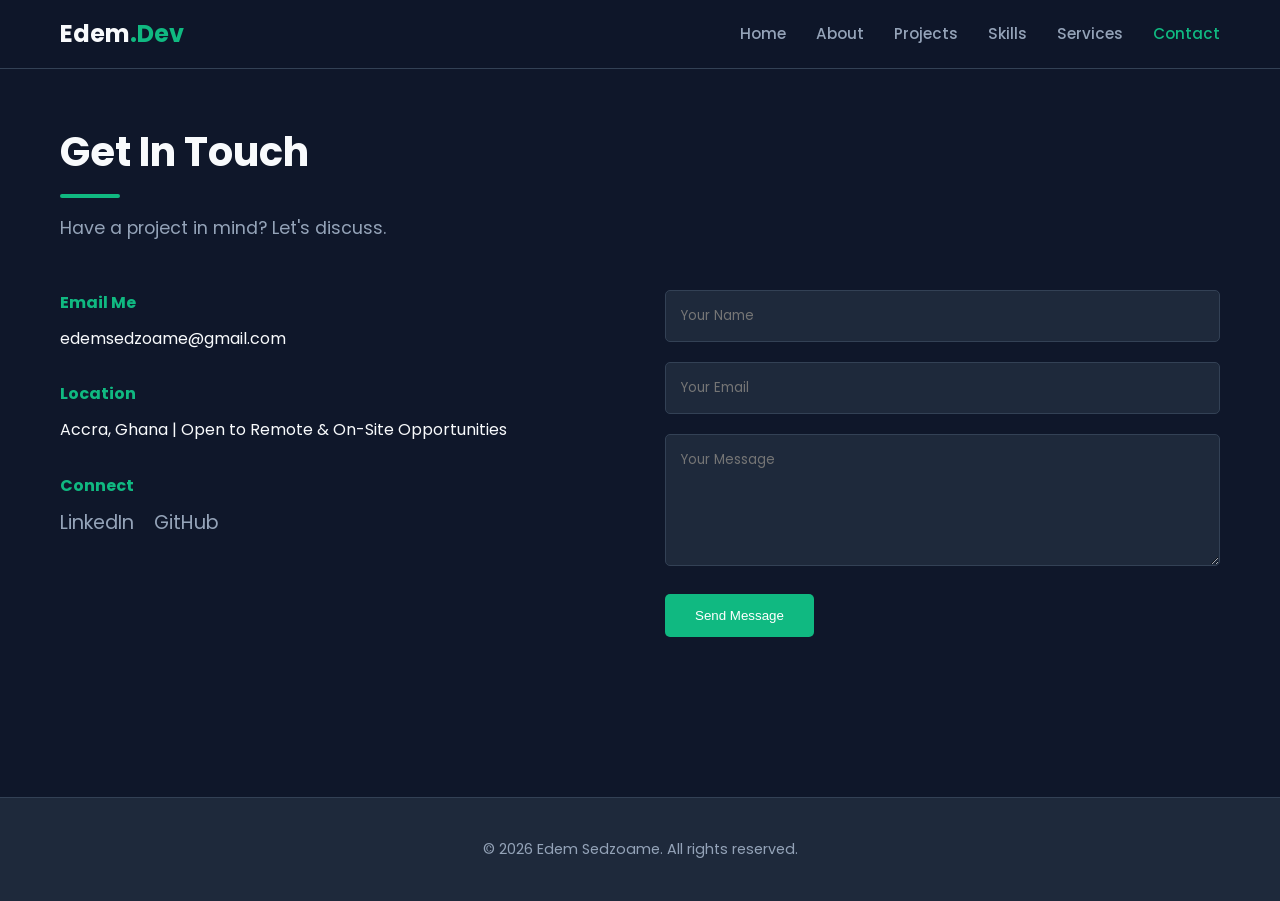
==== commit 360d7f24: "Restore portfolio version" ====
--- a/contact.html
+++ b/contact.html
@@ -4,232 +4,71 @@
     <meta charset="UTF-8">
     <meta name="viewport" content="width=device-width, initial-scale=1.0">
     <title>Contact | Edem Sedzoame</title>
-    <link rel="stylesheet" href="css/styles.css">
-    <link rel="stylesheet" href="https://cdnjs.cloudflare.com/ajax/libs/font-awesome/6.4.0/css/all.min.css">
-    <link href="https://fonts.googleapis.com/css2?family=Inter:wght@300;400;500;600;700&family=Roboto+Mono:wght@300;400;500&display=swap" rel="stylesheet">
+    <link href="https://fonts.googleapis.com/css2?family=Poppins:wght@300;400;500;600;700&display=swap" rel="stylesheet">
+    <link rel="stylesheet" href="css/style.css">
 </head>
 <body>
-    <!-- Navigation -->
-    <header class="header">
+
+    <header>
         <div class="container">
-            <nav class="navbar">
-                <div class="logo">
-                    <span class="logo-accent">E</span>dem Sedzoame
-                </div>
-                <div class="nav-menu">
-                    <ul class="nav-list">
-                        <li><a href="index.html">Home</a></li>
-                        <li><a href="portfolio.html">Portfolio</a></li>
-                        <li><a href="services.html">Services</a></li>
-                        <li><a href="skills.html">Expertise</a></li>
-                        <li><a href="contact.html" class="active">Contact</a></li>
-                    </ul>
-                </div>
-                <div class="nav-toggle">
-                    <i class="fas fa-bars"></i>
-                </div>
+            <nav>
+                <a href="index.html" class="logo">Edem<span>.Dev</span></a>
+                <div class="hamburger">☰</div>
+                <ul class="nav-links">
+                    <li><a href="index.html">Home</a></li>
+                    <li><a href="about.html">About</a></li>
+                    <li><a href="projects.html">Projects</a></li>
+                    <li><a href="skills.html">Skills</a></li>
+                    <li><a href="services.html">Services</a></li>
+                    <li><a href="contact.html" class="active">Contact</a></li>
+                </ul>
             </nav>
         </div>
     </header>
 
-    <!-- Contact Header -->
-    <section class="contact-hero">
-        <div class="container">
-            <div class="contact-header-content">
-                <div class="breadcrumb">
-                    <a href="index.html">Home</a> / <span>Contact</span>
-                </div>
-                <h1 class="contact-title">Get In Touch</h1>
-                <p class="contact-description">
-                    Let's work together on your next project. I'm here to answer your questions.
-                </p>
-            </div>
-        </div>
-    </section>
+    <main>
+        <section class="container" style="padding-top: 120px; padding-bottom: 80px;">
+            <h2 class="section-title fade-in">Get In Touch</h2>
+            <p class="section-subtitle fade-in">Have a project in mind? Let's discuss.</p>
 
-    <!-- Contact Section -->
-    <section class="section contact-section">
-        <div class="container">
-            <div class="contact-container">
-                <!-- Contact Form -->
-                <div class="contact-form-wrapper">
-                    <h3 class="form-title">Send Me a Message</h3>
-                    <p class="form-description">Fill out the form below and I'll get back to you as soon as possible.</p>
-                    
-                    <form id="contactForm" class="contact-form">
-                        <div class="form-row">
-                            <div class="form-group">
-                                <label for="name">Full Name <span class="required">*</span></label>
-                                <input type="text" id="name" name="name" required placeholder="Your name">
-                            </div>
-                            <div class="form-group">
-                                <label for="email">Email Address <span class="required">*</span></label>
-                                <input type="email" id="email" name="email" required placeholder="Your email">
-                            </div>
-                        </div>
-                        
-                        <div class="form-group">
-                            <label for="subject">Subject <span class="required">*</span></label>
-                            <input type="text" id="subject" name="subject" required placeholder="Subject of your message">
-                        </div>
-                        
-                        <div class="form-group">
-                            <label for="message">Message <span class="required">*</span></label>
-                            <textarea id="message" name="message" rows="6" required placeholder="Your message here..."></textarea>
-                        </div>
-                        
-                        <div class="form-group checkbox-group">
-                            <input type="checkbox" id="terms" name="terms" required>
-                            <label for="terms">I agree to the <a href="#">terms and conditions</a></label>
-                        </div>
-                        
-                        <button type="submit" class="btn btn-primary btn-block">Send Message</button>
-                    </form>
-                </div>
-
-                <!-- Contact Info -->
-                <div class="contact-info-wrapper">
-                    <h3 class="info-title">Contact Information</h3>
-                    <p class="info-description">Feel free to reach out through any of the following channels:</p>
-                    
-                    <div class="info-cards">
-                        <div class="info-card">
-                            <div class="info-card-icon">
-                                <i class="fas fa-envelope"></i>
-                            </div>
-                            <h4 class="info-card-title">Email</h4>
-                            <p class="info-card-text">edem@email.com</p>
-                            <p class="info-card-text">backend.dev@email.com</p>
-                        </div>
-                        
-                        <div class="info-card">
-                            <div class="info-card-icon">
-                                <i class="fas fa-phone"></i>
-                            </div>
-                            <h4 class="info-card-title">Phone</h4>
-                            <p class="info-card-text">+1 (555) 123-4567</p>
-                            <p class="info-card-text">Available 9 AM - 6 PM PST</p>
-                        </div>
-                        
-                        <div class="info-card">
-                            <div class="info-card-icon">
-                                <i class="fas fa-map-marker-alt"></i>
-                            </div>
-                            <h4 class="info-card-title">Location</h4>
-                            <p class="info-card-text">San Francisco, CA</p>
-                            <p class="info-card-text">Available for remote work worldwide</p>
-                        </div>
-                        
-                        <div class="info-card">
-                            <div class="info-card-icon">
-                                <i class="fas fa-clock"></i>
-                            </div>
-                            <h4 class="info-card-title">Working Hours</h4>
-                            <p class="info-card-text">Monday - Friday: 9 AM - 6 PM</p>
-                            <p class="info-card-text">Saturday: 10 AM - 2 PM</p>
+            <div class="contact-wrapper">
+                <div class="contact-info fade-in">
+                    <div class="contact-info-item">
+                        <h4>Email Me</h4>
+                        <p>edemsedzoame@gmail.com</p>
+                    </div>
+                    <div class="contact-info-item">
+                        <h4>Location</h4>
+                        <p>Accra, Ghana | Open to Remote & On-Site Opportunities</p>
+                    </div>
+                    <div class="contact-info-item">
+                        <h4>Connect</h4>
+                        <div class="social-links" style="justify-content: flex-start; margin-top: 10px;">
+                            <a href="https://www.linkedin.com/in/edem-sedzoame-01666736b/">LinkedIn</a>
+                            <a href="https://github.com/Edem-Sed">GitHub</a>
                         </div>
                     </div>
                 </div>
+
+                <form class="contact-form fade-in" id="contactForm" action="https://formspree.io/f/xkovpeeo" method="post">
+                    <div class="form-group">
+                        <input type="text" id="name" class="form-control" placeholder="Your Name" required>
+                    </div>
+                    <div class="form-group">
+                        <input type="email" id="email" class="form-control" placeholder="Your Email" required>
+                    </div>
+                    <div class="form-group">
+                        <textarea id="message" rows="5" class="form-control" placeholder="Your Message" required></textarea>
+                    </div>
+                    <button type="submit" class="btn btn-primary">Send Message</button>
+                </form>
             </div>
-        </div>
-    </section>
+        </section>
+    </main>
 
-    <!-- Map Section -->
-    <section class="section map-section">
+    <footer>
         <div class="container">
-            <div class="section-header">
-                <h2 class="section-title">My Location</h2>
-                <p class="section-subtitle">Based in San Francisco, California</p>
-            </div>
-            <div class="map-container">
-                <iframe src="https://www.google.com/maps/embed?pb=!1m18!1m12!1m3!1d3153.038328253876!2d-122.41562212382567!3d37.77492957159183!2m3!1f0!2f0!3f0!3m2!1i1024!2i768!4f13.1!3m3!1m2!1s0x8085809c6c8f4459%3A0xb10ed6d9b5050fa5!2sSan%20Francisco%2C%20CA!5e0!3m2!1sen!2sus!4v1234567890123!5m2!1sen!2sus" width="100%" height="450" style="border:0;" allowfullscreen="" loading="lazy"></iframe>
-            </div>
-        </div>
-    </section>
-
-    <!-- Social Links -->
-    <section class="section social-section">
-        <div class="container">
-            <div class="section-header">
-                <h2 class="section-title">Connect With Me</h2>
-                <p class="section-subtitle">Follow me on social media and professional networks</p>
-            </div>
-            <div class="social-links-large">
-                <a href="#" class="social-profile">
-                    <div class="social-icon">
-                        <i class="fab fa-github"></i>
-                    </div>
-                    <div class="social-info">
-                        <h4>GitHub</h4>
-                        <p>View my code repositories</p>
-                    </div>
-                </a>
-                <a href="#" class="social-profile">
-                    <div class="social-icon">
-                        <i class="fab fa-linkedin"></i>
-                    </div>
-                    <div class="social-info">
-                        <h4>LinkedIn</h4>
-                        <p>Professional network</p>
-                    </div>
-                </a>
-                <a href="#" class="social-profile">
-                    <div class="social-icon">
-                        <i class="fab fa-twitter"></i>
-                    </div>
-                    <div class="social-info">
-                        <h4>Twitter</h4>
-                        <p>Latest updates and insights</p>
-                    </div>
-                </a>
-                <a href="#" class="social-profile">
-                    <div class="social-icon">
-                        <i class="fab fa-stack-overflow"></i>
-                    </div>
-                    <div class="social-info">
-                        <h4>Stack Overflow</h4>
-                        <p>Technical Q&A participation</p>
-                    </div>
-                </a>
-            </div>
-        </div>
-    </section>
-
-    <!-- Footer -->
-    <footer class="footer">
-        <div class="container">
-            <div class="footer-grid">
-                <div class="footer-col">
-                    <h4 class="footer-title">Edem Sedzoame</h4>
-                    <p class="footer-text">Backend Developer & WordPress Specialist</p>
-                    <div class="social-links">
-                        <a href="#"><i class="fab fa-github"></i></a>
-                        <a href="#"><i class="fab fa-linkedin"></i></a>
-                        <a href="#"><i class="fab fa-twitter"></i></a>
-                    </div>
-                </div>
-                <div class="footer-col">
-                    <h4 class="footer-title">Quick Links</h4>
-                    <ul class="footer-links">
-                        <li><a href="index.html">Home</a></li>
-                        <li><a href="portfolio.html">Portfolio</a></li>
-                        <li><a href="services.html">Services</a></li>
-                        <li><a href="skills.html">Expertise</a></li>
-                        <li><a href="contact.html">Contact</a></li>
-                    </ul>
-                </div>
-                <div class="footer-col">
-                    <h4 class="footer-title">Contact Info</h4>
-                    <ul class="contact-info">
-                        <li><i class="fas fa-envelope"></i> edem@email.com</li>
-                        <li><i class="fas fa-phone"></i> +1 (555) 123-4567</li>
-                        <li><i class="fas fa-map-marker-alt"></i> San Francisco, CA</li>
-                    </ul>
-                </div>
-            </div>
-            <div class="footer-bottom">
-                <p>&copy; 2026 Edem Sedzoame. All rights reserved.</p>
-            </div>
+            <p class="footer-text">&copy; 2026 Edem Sedzoame. All rights reserved.</p>
         </div>
     </footer>
 
--- a/css/style.css
+++ b/css/style.css
@@ -0,0 +1,549 @@
+/* =========================================
+   1. VARIABLES & RESET
+   ========================================= */
+:root {
+    /* Palette: Deep Navy, Charcoal, White, Emerald Accent */
+    --bg-color: #0f172a;       /* Deep Navy */
+    --card-bg: #1e293b;        /* Lighter Navy/Charcoal */
+    --text-main: #f8fafc;      /* Off-white */
+    --text-muted: #94a3b8;     /* Muted Blue-Grey */
+    --accent: #10b981;         /* Emerald Green */
+    --accent-hover: #059669;   /* Darker Emerald */
+    --border: #334155;
+    
+    /* Typography */
+    --font-main: 'Poppins', sans-serif;
+    
+    /* Spacing */
+    --container-width: 1200px;
+    --section-padding: 80px 0;
+}
+
+* {
+    margin: 0;
+    padding: 0;
+    box-sizing: border-box;
+}
+
+html {
+    scroll-behavior: smooth;
+}
+
+body {
+    font-family: var(--font-main);
+    background-color: var(--bg-color);
+    color: var(--text-main);
+    line-height: 1.6;
+    overflow-x: hidden;
+}
+
+a { text-decoration: none; color: inherit; transition: 0.3s; }
+ul { list-style: none; }
+img { max-width: 100%; display: block; }
+
+/* =========================================
+   2. UTILITIES & LAYOUT
+   ========================================= */
+.container {
+    max-width: var(--container-width);
+    margin: 0 auto;
+    padding: 0 20px;
+}
+
+.section-title {
+    font-size: 2.5rem;
+    margin-bottom: 1rem;
+    position: relative;
+    display: inline-block;
+}
+
+.section-title::after {
+    content: '';
+    display: block;
+    width: 60px;
+    height: 4px;
+    background: var(--accent);
+    margin-top: 10px;
+    border-radius: 2px;
+}
+
+.section-subtitle {
+    color: var(--text-muted);
+    margin-bottom: 3rem;
+    font-size: 1.1rem;
+}
+
+.btn {
+    display: inline-block;
+    padding: 12px 28px;
+    border-radius: 5px;
+    font-weight: 500;
+    cursor: pointer;
+    transition: all 0.3s ease;
+    border: 2px solid transparent;
+}
+
+.btn-primary {
+    background-color: var(--accent);
+    color: #fff;
+}
+
+.btn-primary:hover {
+    background-color: var(--accent-hover);
+    transform: translateY(-2px);
+    box-shadow: 0 10px 20px rgba(16, 185, 129, 0.2);
+}
+
+.btn-outline {
+    border-color: var(--accent);
+    color: var(--accent);
+    background: transparent;
+}
+
+.btn-outline:hover {
+    background: var(--accent);
+    color: #fff;
+}
+
+/* Animation Classes */
+.fade-in {
+    opacity: 0;
+    transform: translateY(30px);
+    transition: opacity 0.8s ease-out, transform 0.8s ease-out;
+}
+
+.fade-in.visible {
+    opacity: 1;
+    transform: translateY(0);
+}
+
+/* =========================================
+   3. NAVIGATION
+   ========================================= */
+header {
+    position: fixed;
+    top: 0;
+    width: 100%;
+    background: rgba(15, 23, 42, 0.95);
+    backdrop-filter: blur(10px);
+    z-index: 1000;
+    border-bottom: 1px solid var(--border);
+    padding: 15px 0;
+}
+
+nav {
+    display: flex;
+    justify-content: space-between;
+    align-items: center;
+}
+
+.logo {
+    font-size: 1.5rem;
+    font-weight: 700;
+    color: var(--text-main);
+}
+
+.logo span { color: var(--accent); }
+
+.nav-links {
+    display: flex;
+    gap: 30px;
+}
+
+.nav-links a {
+    font-size: 0.95rem;
+    color: var(--text-muted);
+    font-weight: 500;
+}
+
+.nav-links a:hover, .nav-links a.active {
+    color: var(--accent);
+}
+
+.hamburger {
+    display: none;
+    cursor: pointer;
+    font-size: 1.5rem;
+}
+
+/* =========================================
+   4. HOME PAGE (HERO)
+   ========================================= */
+.hero {
+    height: 100vh;
+    display: flex;
+    align-items: center;
+    position: relative;
+    overflow: hidden;
+    padding-top: 60px; /* Offset for fixed header */
+}
+
+/* Subtle Background Shapes */
+.hero::before {
+    content: '';
+    position: absolute;
+    top: -10%;
+    right: -10%;
+    width: 500px;
+    height: 500px;
+    background: radial-gradient(circle, rgba(16,185,129,0.1) 0%, rgba(15,23,42,0) 70%);
+    border-radius: 50%;
+    z-index: -1;
+}
+
+.hero-content {
+    display: grid;
+    grid-template-columns: 1fr 1fr;
+    gap: 50px;
+    align-items: center;
+}
+
+.hero-text h1 {
+    font-size: 3.5rem;
+    line-height: 1.2;
+    margin-bottom: 20px;
+}
+
+.hero-text h1 span { color: var(--accent); }
+
+.hero-text p {
+    color: var(--text-muted);
+    font-size: 1.1rem;
+    margin-bottom: 30px;
+    max-width: 500px;
+}
+
+.hero-btns {
+    display: flex;
+    gap: 15px;
+}
+
+.hero-img-wrapper {
+    position: relative;
+    display: flex;
+    justify-content: center;
+}
+
+.hero-img {
+    width: 350px;
+    height: 350px;
+    object-fit: cover;
+    border-radius: 50%;
+    border: 4px solid var(--card-bg);
+    box-shadow: 0 0 40px rgba(16, 185, 129, 0.15);
+    background-color: var(--card-bg); /* Placeholder color */
+}
+
+/* Tech Stack Preview */
+.tech-preview {
+    display: flex;
+    gap: 20px;
+    margin-top: 40px;
+}
+
+.tech-pill {
+    background: var(--card-bg);
+    padding: 8px 16px;
+    border-radius: 20px;
+    font-size: 0.85rem;
+    color: var(--accent);
+    border: 1px solid var(--border);
+}
+
+/* =========================================
+   5. ABOUT PAGE
+   ========================================= */
+.about-grid {
+    display: grid;
+    grid-template-columns: 1fr 1fr;
+    gap: 60px;
+    align-items: start;
+}
+
+.about-text p {
+    margin-bottom: 20px;
+    color: var(--text-muted);
+}
+
+.timeline {
+    position: relative;
+    border-left: 2px solid var(--border);
+    padding-left: 30px;
+    margin-top: 20px;
+}
+
+.timeline-item {
+    margin-bottom: 30px;
+    position: relative;
+}
+
+.timeline-item::before {
+    content: '';
+    position: absolute;
+    left: -36px;
+    top: 5px;
+    width: 10px;
+    height: 10px;
+    background: var(--accent);
+    border-radius: 50%;
+    box-shadow: 0 0 10px var(--accent);
+}
+
+.timeline-date {
+    font-size: 0.85rem;
+    color: var(--accent);
+    font-weight: 600;
+    margin-bottom: 5px;
+}
+
+.timeline-content h3 { font-size: 1.2rem; margin-bottom: 5px; }
+.timeline-content p { font-size: 0.9rem; color: var(--text-muted); }
+
+/* =========================================
+   6. PROJECTS PAGE
+   ========================================= */
+.projects-grid {
+    display: grid;
+    grid-template-columns: repeat(auto-fit, minmax(320px, 1fr));
+    gap: 30px;
+}
+
+.project-card {
+    background: var(--card-bg);
+    border-radius: 10px;
+    overflow: hidden;
+    border: 1px solid var(--border);
+    transition: transform 0.3s ease;
+}
+
+.project-card:hover {
+    transform: translateY(-10px);
+    border-color: var(--accent);
+}
+
+.project-img {
+    width: 100%;
+    height: 200px;
+    background-color: #2d3748; /* Fallback */
+    object-fit: cover;
+}
+
+.project-info {
+    padding: 25px;
+}
+
+.project-info h3 {
+    font-size: 1.3rem;
+    margin-bottom: 10px;
+}
+
+.project-info p {
+    color: var(--text-muted);
+    font-size: 0.95rem;
+    margin-bottom: 20px;
+}
+
+.tech-tags {
+    display: flex;
+    flex-wrap: wrap;
+    gap: 10px;
+    margin-bottom: 20px;
+}
+
+.tag {
+    font-size: 0.75rem;
+    background: rgba(16, 185, 129, 0.1);
+    color: var(--accent);
+    padding: 4px 10px;
+    border-radius: 4px;
+}
+
+/* =========================================
+   7. SKILLS PAGE
+   ========================================= */
+.skills-container {
+    display: grid;
+    grid-template-columns: repeat(auto-fit, minmax(300px, 1fr));
+    gap: 40px;
+}
+
+.skill-category h3 {
+    font-size: 1.5rem;
+    margin-bottom: 25px;
+    color: var(--text-main);
+    border-left: 4px solid var(--accent);
+    padding-left: 15px;
+}
+
+.skill-list {
+    display: flex;
+    flex-direction: column;
+    gap: 20px;
+}
+
+.skill-item {
+    background: var(--card-bg);
+    padding: 15px;
+    border-radius: 8px;
+    border: 1px solid var(--border);
+}
+
+.skill-header {
+    display: flex;
+    justify-content: space-between;
+    margin-bottom: 10px;
+}
+
+.skill-bar-bg {
+    width: 100%;
+    height: 6px;
+    background: var(--bg-color);
+    border-radius: 3px;
+    overflow: hidden;
+}
+
+.skill-bar-fill {
+    height: 100%;
+    background: var(--accent);
+    width: 0; /* JS will animate this */
+    transition: width 1.5s ease-in-out;
+}
+
+/* =========================================
+   8. SERVICES PAGE
+   ========================================= */
+.services-grid {
+    display: grid;
+    grid-template-columns: repeat(auto-fit, minmax(280px, 1fr));
+    gap: 30px;
+}
+
+.service-card {
+    background: var(--card-bg);
+    padding: 40px 30px;
+    border-radius: 10px;
+    text-align: center;
+    border: 1px solid var(--border);
+    transition: 0.3s;
+}
+
+.service-card:hover {
+    border-color: var(--accent);
+    background: #233047;
+}
+
+.service-icon {
+    font-size: 2.5rem;
+    color: var(--accent);
+    margin-bottom: 20px;
+}
+
+.service-card h3 {
+    margin-bottom: 15px;
+}
+
+.service-card p {
+    color: var(--text-muted);
+    font-size: 0.9rem;
+}
+
+/* =========================================
+   9. CONTACT PAGE
+   ========================================= */
+.contact-wrapper {
+    display: grid;
+    grid-template-columns: 1fr 1fr;
+    gap: 50px;
+}
+
+.contact-info-item {
+    margin-bottom: 30px;
+}
+
+.contact-info-item h4 {
+    color: var(--accent);
+    margin-bottom: 10px;
+}
+
+.form-group {
+    margin-bottom: 20px;
+}
+
+.form-control {
+    width: 100%;
+    padding: 15px;
+    background: var(--card-bg);
+    border: 1px solid var(--border);
+    border-radius: 5px;
+    color: var(--text-main);
+    font-family: var(--font-main);
+}
+
+.form-control:focus {
+    outline: none;
+    border-color: var(--accent);
+}
+
+/* =========================================
+   10. FOOTER
+   ========================================= */
+footer {
+    background: var(--card-bg);
+    padding: 40px 0;
+    margin-top: 80px;
+    border-top: 1px solid var(--border);
+    text-align: center;
+}
+
+.social-links {
+    display: flex;
+    justify-content: center;
+    gap: 20px;
+    margin-bottom: 20px;
+}
+
+.social-links a {
+    font-size: 1.2rem;
+    color: var(--text-muted);
+}
+
+.social-links a:hover { color: var(--accent); }
+
+.footer-text { color: var(--text-muted); font-size: 0.9rem; }
+
+/* =========================================
+   11. RESPONSIVE
+   ========================================= */
+@media (max-width: 900px) {
+    .hero-content, .about-grid, .contact-wrapper {
+        grid-template-columns: 1fr;
+        text-align: center;
+    }
+
+    .hero-content { gap: 30px; }
+    .hero-text h1 { font-size: 2.5rem; }
+    .hero-btns { justify-content: center; }
+    .tech-preview { justify-content: center; }
+    .hero-img { margin: 0 auto; width: 280px; height: 280px; }
+    
+    .hamburger { display: block; }
+    
+    .nav-links {
+        position: absolute;
+        top: 70px;
+        left: 0;
+        width: 100%;
+        background: var(--card-bg);
+        flex-direction: column;
+        align-items: center;
+        padding: 20px 0;
+        gap: 20px;
+        transform: translateY(-150%);
+        transition: transform 0.4s ease;
+        border-bottom: 1px solid var(--border);
+    }
+    
+    .nav-links.active {
+        transform: translateY(0);
+    }
+}
